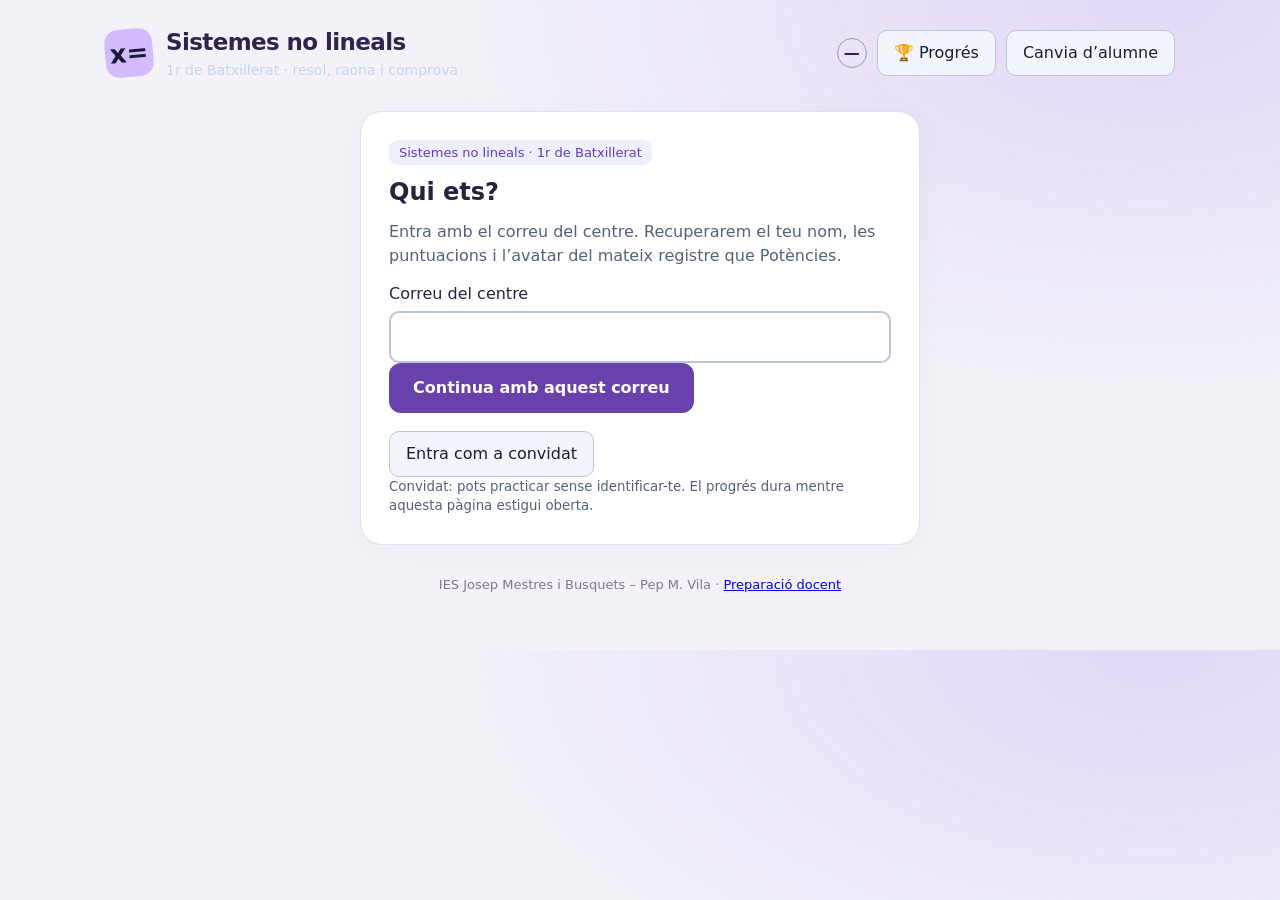
==== index.html @ 0a2fa505 "Add files via upload" ====
<!doctype html><html lang="ca"><meta charset="utf-8"><meta name="viewport" content="width=device-width,initial-scale=1"><title>Sistemes no lineals · 1r Batxillerat</title><style>:root{color-scheme:light;--bg:#101d35;--paper:#fff;--ink:#142039;--muted:#52617a;--line:#dbe2ec;--blue:#2055cb;--cyan:#65e3e0;--orange:#ffbe66;--good:#087447;--bad:#b32e39}
*{box-sizing:border-box}body{margin:0;background:var(--bg);color:var(--ink);font-family:system-ui,-apple-system,"Segoe UI",sans-serif;font-size:16px;line-height:1.5}button{font:inherit;cursor:pointer}button:focus-visible,summary:focus-visible{outline:4px solid #e08c00;outline-offset:4px}button:disabled{cursor:default}sup{font-size:.6em;vertical-align:super;line-height:0}.math{font-family:"Cambria Math",Cambria,Georgia,serif;font-variant-numeric:lining-nums;white-space:normal}.math sup{margin-left:.05em}p,h1,h2,h3{margin:0}button,div,p{overflow-wrap:break-word}[hidden]{display:none!important}.shell{max-width:1100px;margin:0 auto;padding:30px 24px 32px}.top{display:flex;align-items:center;justify-content:space-between;gap:20px;color:white;margin-bottom:27px}.brand{display:flex;align-items:center;gap:13px}.mark{display:grid;place-items:center;width:48px;height:48px;flex:0 0 48px;background:var(--cyan);color:var(--bg);border-radius:14px;font-size:26px;font-weight:850;transform:rotate(-5deg)}.brand strong{display:block;font-size:23px;letter-spacing:-.6px}.brand small{display:block;color:#c5d4ed;font-size:14px}.header-note{font-size:14px;color:#c5d4ed;text-align:right}.intro{color:white;display:flex;justify-content:space-between;gap:25px;align-items:center;margin-bottom:25px}.intro h1{font-size:clamp(27px,4vw,40px);letter-spacing:-1.3px;line-height:1.17;margin-bottom:10px}.intro p{color:#cbd8ed;max-width:560px}.rules{display:flex;gap:12px;flex-wrap:wrap;margin:18px 0 0}.pill{background:#1e304c;border:1px solid #3b506f;border-radius:999px;color:#e5ecf7;padding:6px 12px;font-size:14px}.pill strong{color:var(--cyan)}.intro-figure{color:var(--cyan);font-size:64px;line-height:1;letter-spacing:-3px;font-weight:700;flex:none;padding:8px 5px;transform:rotate(-8deg)}.grid{display:grid;grid-template-columns:repeat(3,minmax(0,1fr));gap:15px}.category{position:relative;display:flex;flex-direction:column;align-items:flex-start;gap:11px;text-align:left;border:2px solid transparent;border-radius:18px;padding:20px 20px 18px;background:#fff;min-height:197px;color:var(--ink);transition:transform .15s,box-shadow .15s}.category:hover{transform:translateY(-3px);box-shadow:0 7px 0 #65e3e080}.category:active{transform:translateY(0)}.card-top{display:flex;align-items:center;justify-content:space-between;width:100%;gap:12px}.step{display:grid;place-items:center;border-radius:10px;background:#e9effb;color:var(--blue);width:34px;height:34px;font-size:16px;font-weight:800}.group{font-size:12px;letter-spacing:.6px;text-transform:uppercase;color:var(--muted);font-weight:700}.category h2{font-size:18px;font-weight:800;line-height:1.25}.category p{font-size:14px;color:var(--muted);line-height:1.45}.sample{color:var(--blue);font-size:23px;margin-top:auto;line-height:1.35}.category.mix{background:var(--cyan);grid-column:1/-1;min-height:0;display:grid;grid-template-columns:34px 1fr auto;align-items:center;gap:18px}.mix .step{background:var(--bg);color:white}.mix h2{margin-bottom:4px}.mix p{color:#143750}.mix .sample{color:var(--bg);font-size:31px;margin:0;white-space:nowrap}.foot{font-size:14px;color:#bccce4;margin-top:21px;text-align:center}.help{margin-top:22px;background:#1a2b47;border:1px solid #405574;border-radius:12px;color:#d2dff0;padding:12px 16px;font-size:14px}.help summary{cursor:pointer;color:white;font-weight:600}.help p{margin-top:10px;max-width:850px}.game-top{display:flex;justify-content:space-between;align-items:center;color:white;margin-bottom:18px;gap:16px}.category-label{color:var(--cyan);font-size:14px;font-weight:750;margin-bottom:3px}.game-top h1{font-size:clamp(21px,3vw,29px);letter-spacing:-.7px;line-height:1.2}.quiet{border:1px solid #657b9e;background:transparent;color:white;border-radius:10px;padding:8px 13px;font-size:14px}.quiet:hover{background:#223554}.hud{display:grid;grid-template-columns:1fr 1fr 1fr;gap:12px;margin-bottom:18px}.stat{padding:14px 20px;border-radius:14px;background:#203350;color:white;border:1px solid #3b5274}.stat-label{color:#c5d4ed;font-size:14px;display:block;margin-bottom:4px}.stat-value{font-size:27px;font-weight:800;line-height:1.2}.hearts{color:#ff8b98;letter-spacing:5px;font-size:29px;white-space:nowrap}.empty-heart{color:#96a8c4}.streak-note{font-size:14px;color:var(--cyan);margin-left:8px;font-weight:500}.question-card{background:white;border-radius:22px;padding:30px 35px;box-shadow:0 6px 0 #ffffff16}.qmeta{display:flex;justify-content:space-between;gap:20px;align-items:center;margin-bottom:16px;color:var(--muted);font-size:14px}.qtag{font-weight:700;color:var(--blue)}.prompt{font-size:20px;font-weight:650;line-height:1.4}.expression{font-size:clamp(35px,5vw,54px);font-weight:500;text-align:center;line-height:1.7;margin:12px 0 21px;padding:9px 0}.answers{display:grid;grid-template-columns:1fr 1fr;gap:14px}.answer{display:flex;align-items:center;gap:16px;text-align:left;min-height:84px;background:#f7f9fd;border:2px solid var(--line);border-radius:14px;padding:16px;color:var(--ink);transition:background .15s,border-color .15s}.answer:hover:not(:disabled){border-color:var(--blue);background:#edf3ff}.answer .letter{font-family:system-ui,sans-serif;display:grid;place-items:center;width:32px;height:32px;flex:none;border-radius:8px;background:#e3eaf5;color:#475c7b;font-size:15px;font-weight:800}.answer .option{font-size:clamp(23px,3vw,30px);line-height:1.5}.answer.correct{background:#e7f8ef;border-color:var(--good);color:#075234}.answer.wrong{background:#fff0f1;border-color:var(--bad);color:#96232e}.answer.correct .letter{background:var(--good);color:white}.answer.wrong .letter{background:var(--bad);color:white}.answer.faded{opacity:.58}.feedback{padding:17px 20px;border-radius:13px;margin-top:20px;background:#edf8f3;border-left:5px solid var(--good);color:#154e36}.feedback.bad{background:#fff1f2;color:#7e2831;border-color:var(--bad)}.feedback-title{font-weight:800;font-size:18px;line-height:1.35;margin-bottom:6px}.feedback p{font-size:16px;line-height:1.65}.feedback .math{font-size:19px}.action-row{display:flex;justify-content:space-between;align-items:center;gap:15px;margin-top:22px}.kbd-note{font-size:14px;color:var(--muted)}.primary{border:0;background:var(--blue);color:white;font-weight:750;border-radius:12px;padding:13px 24px;min-height:48px}.primary:hover{background:#1643ac}.secondary{border:2px solid #b6c3d6;background:white;color:var(--ink);font-weight:650;border-radius:12px;padding:11px 20px;min-height:48px}.secondary:hover{background:#edf3fc}.result{max-width:700px;margin:12px auto 0;background:white;border-radius:24px;padding:35px;text-align:center}.result-badge{background:#dcfaf8;color:#116d71;border-radius:999px;display:inline-block;padding:6px 14px;font-size:14px;font-weight:700;margin-bottom:16px}.result h1{font-size:32px;letter-spacing:-1px}.big-score{font-size:82px;font-weight:900;letter-spacing:-3px;color:var(--blue);line-height:1.3;margin-top:9px}.score-caption{color:var(--muted);font-size:16px}.result-stats{display:grid;grid-template-columns:repeat(3,1fr);gap:10px;margin:26px 0}.result-stat{padding:13px 8px;background:#f0f4fb;border-radius:12px;color:var(--muted);font-size:14px}.result-stat strong{display:block;color:var(--ink);font-size:25px}.result-message{font-size:16px;line-height:1.6;color:var(--muted);margin:0 auto 25px;max-width:520px}.result-buttons{display:flex;justify-content:center;gap:12px;flex-wrap:wrap}.live-summary{font-size:14px;color:#52617a;margin-top:9px}.game-bottom{color:#bfd0e8;text-align:center;font-size:14px;margin-top:20px} @media(max-width:780px){.grid{grid-template-columns:repeat(2,minmax(0,1fr))}.intro-figure{display:none}.shell{padding:22px 18px}.question-card{padding:23px}.stat{padding:13px 15px}.header-note{display:none}}@media(max-width:510px){.shell{padding:18px 14px}.top{margin-bottom:24px}.intro h1{font-size:29px}.intro p{font-size:15px}.grid{grid-template-columns:1fr;gap:12px}.category{min-height:0;padding:17px;gap:8px;display:grid;grid-template-columns:36px 1fr}.card-top{grid-row:1/4;width:34px;align-self:start}.group{display:none}.category .sample{font-size:21px}.category.mix{grid-template-columns:34px 1fr;gap:13px}.mix .sample{display:none}.hud{gap:7px}.stat{padding:11px 10px}.stat-label{font-size:12px}.stat-value{font-size:24px}.hearts{font-size:24px;letter-spacing:1px}.streak-note{display:block;font-size:12px;margin:3px 0 0}.game-top{align-items:start}.quiet{font-size:12px;padding:8px 10px;max-width:105px}.question-card{padding:19px 16px}.qmeta{font-size:12px}.prompt{font-size:18px}.expression{font-size:34px;margin:8px 0 16px;line-height:1.7}.answers{grid-template-columns:1fr;gap:10px}.answer{min-height:66px;padding:10px 13px;gap:13px}.answer .option{font-size:25px}.action-row{justify-content:flex-end}.kbd-note{display:none}.result{padding:25px 18px}.result h1{font-size:28px}.big-score{font-size:72px}.result-stats{gap:7px}.result-stat{font-size:12px}.result-stat strong{font-size:22px}.result-buttons>*{width:100%}.pill{font-size:12px}.rules{gap:6px}.feedback{padding:14px}.feedback p{font-size:15px}}
@media(prefers-reduced-motion:reduce){*{transition:none!important;transform:none!important}}
.trophy-actions{display:grid;grid-template-columns:repeat(2,minmax(0,1fr));gap:10px}.trophy-average{background:#dcfaf8;border:1px solid #77c9c5;border-radius:12px;padding:13px 16px;margin:12px 0;font-weight:750}.import-panel{background:#f0f4fb;border:1px solid #b6c3d6;border-radius:12px;padding:16px;margin:16px 0}.import-panel label{display:block;margin:10px 0;font-size:14px}.import-panel input{display:block;width:100%;padding:9px;border:1px solid #8c9db6;border-radius:8px;font:inherit}.import-grid{display:grid;grid-template-columns:repeat(2,minmax(0,1fr));gap:0 16px}.import-error{color:#96232e;margin-top:10px}.trophy-icon{display:inline-block;font-size:24px;padding:3px 7px;border-radius:9px;background:#fff3d8}.trophy-level-2{background:#e5f4ff}.trophy-level-3{background:#eae2ff}.trophy-level-4{background:#fff0ba;box-shadow:0 0 8px #e8b63288}.trophy-level-5{background:linear-gradient(120deg,#ffe29c,#f4c9ff,#a9efee);box-shadow:0 0 10px #a085d677}.trophy-next{display:block;color:var(--muted);font-size:11px;margin-top:4px}@media(max-width:510px){.import-grid{grid-template-columns:1fr}}


:root{--bg:#181c34;--blue:#613ac1;--cyan:#d2bbff}main{max-width:1120px;margin:auto;padding:25px}header{display:flex;justify-content:space-between;align-items:center;gap:15px;color:white;margin-bottom:25px}.panel{background:white;border-radius:22px;padding:28px;margin:18px 0}.muted{color:#52617a}input,select{font:inherit;padding:12px;border:2px solid #bac5d9;border-radius:10px;max-width:100%;background:white;color:#142039}label{display:block;margin:14px 0 5px}button{border-radius:10px;padding:10px 16px;border:1px solid #bac5d9;background:#f3f5fc;color:#142039;min-height:44px}button:hover{border-color:#613ac1}button.selected{background:#eaddff;border:2px solid #613ac1}.rows{display:flex;gap:10px;align-items:center;flex-wrap:wrap}.grid .category{min-height:240px;cursor:default}.levels{display:flex;gap:5px;flex-wrap:wrap}.levels button{font-size:13px;padding:8px}.original{border-bottom:1px solid #dbe2ec;padding-bottom:15px;color:#52617a;overflow-x:auto}.equation{font-family:'Cambria Math',Cambria,serif;font-size:clamp(23px,4vw,36px);text-align:center;padding:25px 0;overflow-x:auto;line-height:2}.work input{width:100%}.work{max-width:650px}.feedback:empty{display:none}.logline{border-left:3px solid #d2bbff;padding:8px 15px;margin:7px 0;color:#52617a}.factor{display:inline-block;font-family:Cambria,serif;font-size:24px;padding:6px 12px;margin:4px}.crossed{text-decoration:line-through;text-decoration-color:#b32e39;opacity:.45}.term{background:#eef1ff;font-family:Cambria,serif;font-size:inherit;min-height:40px}.arrow{font-size:40px;background:#d2bbff;border:0;line-height:1;vertical-align:middle}.pulse{animation:pop .45s ease}.fly{animation:fly .55s ease}.avatars button{font-size:27px}.avatars button[disabled]{filter:grayscale(1);opacity:.4}dialog{border:0;border-radius:20px;padding:25px;width:min(850px,94vw);max-height:85vh;overflow:auto}dialog::backdrop{background:#080c24c9}table{border-collapse:collapse;width:100%}td,th{padding:9px;text-align:left;border-bottom:1px solid #dbe2ec}footer{text-align:center;color:#c5d4ed;font-size:13px;margin:30px}small{display:block}progress{width:100%;accent-color:#613ac1;height:13px}details{margin:15px 0}summary{cursor:pointer}h2{margin:10px 0}#notice{color:#ffe4aa}.tag{background:#edf0fa;color:#613ac1;padding:5px 10px;border-radius:9px;font-size:13px}.factor .inside{padding:0;border:0;background:transparent;color:inherit;font-family:inherit;font-size:inherit;min-height:0}.fraction{display:inline-flex;flex-direction:column;vertical-align:middle;text-align:center;line-height:1.3;margin:0 5px}.fraction>span:first-child{border-bottom:1.5px solid;padding-bottom:4px}.fraction>span:last-child{padding-top:4px}.keyboard button{padding:5px 12px}.keyboard{margin:12px 0}@keyframes pop{50%{transform:scale(1.025);background:#dff8e9}}@keyframes fly{0%{transform:translateY(0);opacity:.3}50%{transform:translateY(-18px);color:#613ac1}100%{transform:translateY(0);opacity:1}}@media(max-width:600px){main{padding:14px}.panel{padding:18px}.grid{grid-template-columns:1fr}header{align-items:start}.hud{grid-template-columns:1fr 1fr}.category{display:flex!important}.card-top{width:100%}.levels button{font-size:14px}}@media(prefers-reduced-motion:reduce){*{animation:none!important;transition:none!important}}

.player-avatar{width:44px;height:44px;min-width:44px;flex-shrink:0;padding:0;border-radius:50%;border:2px solid #d2bbff;background:#d2bbff;font-weight:800}.avatar-tile{display:block;width:78px;height:78px;flex-shrink:0;border:2px solid #d2bbff;background-color:#edf0fa;border-radius:16px;background-repeat:no-repeat;display:grid;place-items:center;font-weight:800;font-size:24px}.player-avatar.has-portrait{background-repeat:no-repeat}.historic-portrait{border:3px solid #c6a052!important}.avatar-grid{display:grid;grid-template-columns:repeat(auto-fill,minmax(110px,1fr));gap:10px;margin:15px 0}.avatar-choice{display:flex;flex-direction:column;align-items:center;gap:7px;text-align:center;padding:10px 5px;font-size:13px}.avatar-choice small{font-size:11px}.avatar-choice[aria-pressed="true"]{border:2px solid #613ac1;background:#eaddff}.is-locked{filter:grayscale(1);opacity:.5}#save-indicator{border:1px solid #9994bd;border-radius:50%;display:grid;place-items:center;width:30px;height:30px;font-weight:bold;flex-shrink:0}#save-indicator[data-state="saving"],#login-progress{animation:savepulse .9s ease-in-out infinite}#save-indicator[data-state="saved"]{background:#dff8e9;color:#087447}@keyframes savepulse{50%{opacity:.25}}@media(prefers-reduced-motion:reduce){#save-indicator,#login-progress{animation:none!important}}
</style><link rel="stylesheet" href="quadern.css"><script src="vendor/mathlive.min.js"></script><script src="vendor/nerdamer.js"></script><main><header><div class="brand"><div class="mark">x=</div><div><strong>Sistemes no lineals</strong><small>1r de Batxillerat · resol, raona i comprova</small></div></div><div class="rows"><button id="player-avatar" class="player-avatar" hidden aria-label="Obre el perfil"></button><span id="who"></span><span id="save-indicator" data-state="pending" role="status" aria-live="polite">—</span><button id="trophies">🏆 Progrés</button><button id="change">Canvia d’alumne</button></div></header><div id="notice" role="status"></div><div id="app"></div><footer>IES Josep Mestres i Busquets – Pep M. Vila · <a href="docent.html">Preparació docent</a></footer></main><dialog id="modal"></dialog><script>
'use strict';
const rand=(a,b)=>Math.floor(Math.random()*(b-a+1))+a;
const pick=a=>a[rand(0,a.length-1)];
const shuffle=a=>{a=a.slice();for(let i=a.length-1;i>0;i--){let j=rand(0,i);[a[i],a[j]]=[a[j],a[i]];}return a;};
const esc=s=>String(s).replace(/[&<>"']/g,c=>({'&':'&amp;','<':'&lt;','>':'&gt;','"':'&quot;',"'":'&#39;'}[c]));
const trim=p=>{p=p.slice();while(p.length>1&&Math.abs(p.at(-1))<1e-10)p.pop();return p;};
const degree=p=>trim(p).length-1;
const add=(a,b)=>trim(Array.from({length:Math.max(a.length,b.length)},(_,i)=>(a[i]||0)+(b[i]||0)));
const scale=(p,k)=>trim(p.map(v=>v*k));
const mul=(a,b)=>{if(a.length+b.length>26)throw Error('Expressió massa llarga.');let c=Array(a.length+b.length-1).fill(0);a.forEach((v,i)=>b.forEach((w,j)=>c[i+j]+=v*w));return trim(c);};
const power=(p,n)=>{let r=[1];for(let i=0;i<n;i++)r=mul(r,p);return r;};
const peval=(p,x)=>p.reduceRight((s,v)=>s*x+v,0);
const rootPoly=r=>[-r,1];
const fromRoots=rs=>rs.reduce((p,r)=>mul(p,rootPoly(r)),[1]);
const near=(a,b)=>Number.isFinite(a)&&Number.isFinite(b)&&Math.abs(a-b)<=1e-8*Math.max(1,Math.abs(a),Math.abs(b));
const equalPoly=(a,b)=>{a=trim(a);b=trim(b);return a.length===b.length&&a.every((v,i)=>near(v,b[i]));};
function num(n){if(near(n,Math.round(n)))return String(Math.round(n));return String(Number(n.toFixed(8))).replace('.',',');}
function poly(p){p=trim(p);let out='';for(let i=p.length-1;i>=0;i--){let c=p[i];if(near(c,0))continue;out+=(out?(c<0?' − ':' + '):(c<0?'−':''));let a=Math.abs(c);out+=(i===0||!near(a,1)?num(a):'')+(i?'x'+(i>1?`<sup>${i}</sup>`:''):'');}return out||'0';}
function polyText(p){return poly(p).replace(/<sup>(.*?)<\/sup>/g,'^$1').replace(/−/g,'-');}
const frac=(n,d)=>`<span class="fraction"><span>${n}</span><span>${d}</span></span>`;
const sqrt=s=>`<span class="square-root"><span class="root-symbol">√</span><span class="radicand">${s}</span></span>`;
const log=(b,s)=>`log<sub>${b}</sub>(${s})`;
const signed=n=>n<0?' − '+num(-n):' + '+num(n);
const lin=(a,b)=>poly([b,a]);
const realHTML=n=>near(n,Math.round(n))?num(n):near(n*n,Math.round(n*n))?(n<0?'−':'')+sqrt(Math.round(n*n)):num(n);
const setHTML=a=>a.length?'{ '+[...new Set(a)].sort((a,b)=>a-b).map(realHTML).join('; ')+' }':'∅';
function inputNormal(s){return String(s).trim().replace(/−|–/g,'-').replace(/×|·/g,'*').replace(/²/g,'^2').replace(/³/g,'^3').replace(/⁴/g,'^4').replace(/⁵/g,'^5').replace(/\bX\b/g,'x').replace(/,/g,'.').replace(/√/g,'sqrt').replace(/\[/g,'(').replace(/\]/g,')').replace(/\s+/g,'');}
// Small, restricted polynomial parser. No eval and no sampled-value checking.
function parseMath(raw){
 const text=inputNormal(raw).replace(/^=/,'');if(!text||text.length>250)throw Error('Escriu una expressió vàlida.');
 const tokens=text.match(/sqrt|x|(?:\d+(?:\.\d*)?|\.\d+)|[()+\-*/^]/g)||[];
 if(tokens.join('')!==text||tokens.length>150)throw Error('Usa nombres, x, +, −, *, /, ^ i parèntesis.');
 let i=0;
 const node=(p,f)=>({p:trim(p),f:f??(degree(p)>0?[degree(p)]:[])});
 function expression(){let a=term();while(tokens[i]==='+'||tokens[i]==='-'){let op=tokens[i++],b=term();a=node(add(a.p,scale(b.p,op==='+'?1:-1)));}return a;}
 function term(){let a=unary();while(i<tokens.length){let t=tokens[i],implicit=t==='x'||t==='('||t==='sqrt'||/^\d|^\./.test(t||'');if(t!=='*'&&t!=='/'&&!implicit)break;let op=implicit?'*':tokens[i++],b=unary();if(op==='/'){if(degree(b.p)>0||near(b.p[0],0))throw Error('El denominador ha de ser un nombre diferent de zero.');a=node(scale(a.p,1/b.p[0]),a.f);}else a=node(mul(a.p,b.p),[...a.f,...b.f]);}return a;}
 function unary(){if(tokens[i]==='+'){i++;return unary();}if(tokens[i]==='-'){i++;let a=unary();return node(scale(a.p,-1),a.f);}return exponent();}
 function exponent(){let a=atom();if(tokens[i]==='^'){i++;let b=unary();if(degree(b.p)!==0||!Number.isInteger(b.p[0])||b.p[0]<0||b.p[0]>12)throw Error('Usa un exponent enter entre 0 i 12.');a=node(power(a.p,b.p[0]),Array.from({length:b.p[0]},()=>a.f).flat());}return a;}
 function atom(){let t=tokens[i++];if(t==='('){let a=expression();if(tokens[i++]!==')')throw Error('Revisa els parèntesis.');return a;}if(t==='x')return node([0,1]);if(t==='sqrt'){let a=atom();if(degree(a.p)||a.p[0]<0)throw Error('L’arrel ha de tenir un nombre no negatiu.');return node([Math.sqrt(a.p[0])]);}if(t&&/^(?:\d+(?:\.\d*)?|\.\d+)$/.test(t))return node([Number(t)]);throw Error('Revisa l’expressió.');}
 let result=expression();if(i!==tokens.length||result.p.some(v=>!Number.isFinite(v)||Math.abs(v)>1e12))throw Error('Revisa l’expressió.');return result;
}
function scalar(s){const p=parseMath(s).p;if(degree(p)>0)throw Error('La resposta ha de ser un nombre.');return p[0];}
function parseSet(raw){
 let s=String(raw).trim().toLowerCase();if(/^(incompatible|∅|\{\}|cap|sense\s+soluci[oó](ns)?|cap\s+soluci[oó])$/.test(s))return [];
 if(/^(identitat|r|ℝ|tots|totes|infinites|infinits)$/.test(s))return 'all';
 s=s.replace(/[{}]/g,'').replace(/[xt]\s*=/g,'').replace(/\+\/-/g,'±').trim();if(!s)throw Error('Escriu les solucions, «Identitat» si qualsevol nombre és solució, o «Incompatible» si no n’hi ha.');
 let pieces=s.split(';');if(pieces.length===1&&!s.includes(',')&&/^[-\d.\s]+$/.test(s))pieces=s.trim().split(/\s+/);
 let values=pieces.flatMap(t=>{t=t.trim();if(t.startsWith('±')){let n=scalar(t.slice(1));return [n,-n];}return [scalar(t)];});return values.filter((v,i)=>!values.slice(0,i).some(w=>near(v,w))).sort((a,b)=>a-b);
}
function field(label,kind,expected,display,extra={}){return {label,kind,expected,display:display??String(expected),...extra};}
const numberField=(label,n,display)=>field(label,'number',n,display??num(n));
const polynomialField=(label,p)=>field(label,'poly',p,poly(p));
const solutionField=(rs)=>field('Solucions reals de x','set',rs,rs==='all'?'Identitat':rs.length?setHTML(rs):'Incompatible');
function validateField(f,raw){if(f.kind==='set'){let a=parseSet(raw);if(a==='all'||f.expected==='all')return a===f.expected;let b=[...new Set(f.expected)].sort((a,b)=>a-b);return a.length===b.length&&a.every((v,i)=>near(v,b[i]));}if(f.kind==='number')return near(scalar(raw),f.expected);let a=parseMath(raw);if(!equalPoly(a.p,f.expected))return false;if(f.kind==='factor')return a.f.length===f.degrees.length&&a.f.slice().sort((a,b)=>a-b).every((d,i)=>d===f.degrees.slice().sort((a,b)=>a-b)[i]);return true;}
const step=(prompt,expr,fields,explanation,hint)=>({type:'input',prompt,expr,fields,explanation,hint,points:10});
function mc(prompt,expr,correct,wrong,explanation,hint){let choices=[correct,...wrong.filter(v=>v!==correct)].filter((v,i,a)=>a.indexOf(v)===i).slice(0,4);if(choices.length!==4)throw Error('Calen quatre opcions diferents.');return {type:'mc',prompt,expr,options:shuffle(choices.map(html=>({html,correct:html===correct}))),correct,explanation,hint,points:5};}
const exercise=steps=>{steps=Array.isArray(steps)?steps:[steps];return {steps:steps.map((q,i)=>({...q,points:steps.length>1?Math.floor(10/steps.length)+(i<10%steps.length?1:0):q.points}))};};
function factoredField(p,roots,coefficient=1){return field('Polinomi factoritzat','factor',p,`${coefficient!==1?num(coefficient):''}${roots.map(r=>`(${lin(1,-r)})`).join('')}`,{degrees:roots.map(()=>1)});}
function quotient(p,a){let q=Array(p.length-1).fill(0),carry=p.at(-1);q[q.length-1]=carry;for(let i=p.length-2;i>0;i--){carry=p[i]+a*carry;q[i-1]=carry;}return {q:trim(q),r:p[0]+a*carry};}

const $=id=>document.getElementById(id),APP=$('app');
const TYPES=[['quadratic','Quadràtics',''],['cubic','Cúbics',''],['powers','Altres potències',''],['xy','Productes xy',''],['rational','Racionals',''],['radical','Radicals',''],['exponential','Exponencials',''],['logarithmic','Logarítmics','']];
const LEVELS=['Fàcil','Mitjana','Difícil'];
let profile=null,S=null,activeInput=null,saveFailed=false;
function read(k,d){try{return JSON.parse(localStorage.getItem(k))??d}catch{return d}}
function write(k,v){try{localStorage.setItem(k,JSON.stringify(v));return true}catch{saveFailed=true;$('notice').textContent='No es pot guardar la còpia pendent en aquest navegador. Mantén la pàgina oberta fins que s’indiqui Desat.';return false}}

const uid=()=>crypto.randomUUID?crypto.randomUUID():Date.now().toString(36)+Math.random().toString(36).slice(2);
const pkey=()=>profile.email||'guest:'+profile.name.toLowerCase();
function rec(){return sessionRecord}
function total(){return Object.values(rec().scores).reduce((a,b)=>a+b,0)}
function mean(){return TYPES.reduce((s,t)=>s+[0,1,2].reduce((a,l)=>a+Math.min(100,rec().scores[t[0]+'-'+l]||0),0),0)/24}
function home(){if(!profile)return identity();S=null;paintAvatar();APP.innerHTML=`<div class="intro"><div><h1>Vuit camins per trobar la x</h1><p>Tria un tipus i una dificultat. Resol pas a pas: cada exercici complet val 10, 15 o 20 punts segons el nivell.</p><div class="rules"><span class="pill">🏆 100 punts a cada categoria</span><span class="pill">Mitjana: <strong>${mean().toFixed(1)}</strong> / 100</span></div></div><div class="intro-figure">x² → t</div></div><div class="track-switch" style="color:white;margin:20px 0"><label><input id="practice" type="checkbox"> Mode pràctica · sense punts ni pèrdua de vides</label></div><div class="grid">${TYPES.map((t,i)=>`<section class="category"><div class="card-top"><span class="step">${i+1}</span><span class="group">Equacions</span></div><h2>${t[1]}</h2><p>${t[2]}</p><div class="levels">${LEVELS.map((l,n)=>`<button data-start="${t[0]}" data-level="${n}">${l}<small>${rec().scores[t[0]+'-'+n]||0} ${rec().scores[t[0]+'-'+n]>=100?'🏆':'punts'}</small></button>`).join('')}</div></section>`).join('')}</div><details class="help"><summary>Com funciona?</summary><p>Les dificultats canvien la llargària, els nombres i els denominadors, no només el tipus de solució. Pots trobar identitats i incompatibles en qualsevol nivell. Es treballa en nombres reals. Les identitats amb restriccions són certes només dins el domini indicat. Les errades redueixen el premi de l’exercici, però pots tornar a provar el mateix pas. Les pistes i veure la resposta també redueixen el premi. Cada 25 punts acumulats desbloqueges un avatar.</p></details>`;APP.querySelectorAll('[data-start]').forEach(b=>b.onclick=()=>start(b.dataset.start,+b.dataset.level,$('practice').checked));}
function start(type,level,practice){S={type,level,practice,lives:3,index:0,history:[],errors:0,hints:0,serial:0,session:0};newExercise()}
function inp(label,expected,kind='poly'){return {label,expected,kind}}
function st(title,expr,fields,hint){return {title,expr,fields,hint}}
function choice(title,expr,correct,options,hint){return {title,expr,correct,options:shuffle([...new Set([correct,...options])]),hint}}
function sol(rs,label='Solucions reals de x'){return inp(label,rs,'set')}
function roots(p){p=trim(p);const n=degree(p);if(!n)return [];if(n===1)return [-p[0]/p[1]];if(n===2){let [c,b,a]=p,D=b*b-4*a*c;if(D< -1e-9)return [];return D<1e-9?[-b/(2*a)]:[(-b-Math.sqrt(D))/(2*a),(-b+Math.sqrt(D))/(2*a)]}let bound=1+Math.max(...p.slice(0,-1).map(x=>Math.abs(x/p.at(-1)))),crit=roots(p.slice(1).map((x,i)=>x*(i+1))).filter(x=>Math.abs(x)<bound),pts=[-bound,...crit.sort((a,b)=>a-b),bound],out=crit.filter(x=>Math.abs(peval(p,x))<1e-7);for(let i=0;i<pts.length-1;i++){let lo=pts[i],hi=pts[i+1],fl=peval(p,lo);if(fl*peval(p,hi)>=0)continue;for(let j=0;j<90;j++){let m=(lo+hi)/2;if(fl*peval(p,m)<=0)hi=m;else{lo=m;fl=peval(p,lo)}}out.push((lo+hi)/2)}return out.filter((v,i,a)=>!a.slice(0,i).some(w=>near(v,w))).sort((a,b)=>a-b)}
function qSteps(p,v='x'){let [c=0,b=0,a=0]=p,D=b*b-4*a*c,rr=roots(p);return [st('Identifica els coeficients de l’equació reduïda.',`${poly(p).replace(/x/g,v)} = 0`,[inp('a',a,'number'),inp('b',b,'number'),inp('c',c,'number')],'Inclou els zeros i conserva els signes.'),st('Calcula el discriminant.',`Δ = b² − 4ac`,[inp('Δ',D,'number')],'Pots escriure l’operació o el resultat.'),st(D<0?'El discriminant és negatiu. Escriu el conjunt de solucions.':'Resol l’equació de segon grau.',`${poly(p).replace(/x/g,v)} = 0`,[sol(rr,'Valors de '+v)],'Usa −b ± √Δ dividit entre 2a. Separa les solucions amb ;.')]}
function commonException(type,l){if(Math.random()>.12)return null;let impossible=Math.random()<.5,k=rand(2,5+l*4),a=rand(1,4+l),delta=impossible?rand(1,4):0,base,domain='ℝ';if(type==='linear')base=`${k}(x + ${a})/${k}`;if(type==='quadratic')base=`(x + ${a})² − ${2*a}x`;if(type==='biquadratic')base=`(x² + ${a})² − ${2*a}x²`;if(type==='polynomial')base=`x(x + ${a})(x − ${a})`;if(type==='radical'){base=`√(x + ${a})`;domain=`x ≥ ${-a}`}if(type==='rational'){base=`(x + ${a})/(x − ${a})`;domain=`x ≠ ${a}`}if(type==='logarithmic'){base=`log₂(x + ${a})`;domain=`x > ${-a}`}if(type==='exponential')base=`${a+1}<sup>2x</sup> − ${k}·${a+1}<sup>x</sup>`;let expr=`${base} = ${base}${delta?' + '+delta:''}`;return {expr,steps:[st('Classifica després de simplificar els dos membres.',expr,[sol(impossible?[]:'all')],`Domini: ${domain}. Una identitat és certa per a tot el domini; una igualtat falsa no té solucions.`)],domain,answer:impossible?[]:'all'}}
function polyVariable(p,v,v2){return p.map((c,i)=>!c?'':(c<0?' − ':' + ')+(i?Math.abs(c)===1?'':num(Math.abs(c))+'·':num(Math.abs(c)))+(i===2?v2:i===1?v:'')).reverse().join('').replace(/^ \+ /,'').replace(/^ − /,'−')||'0'}
function generateNew(type,l){let ex=commonException(type,l);if(ex)return ex;let range=[4,9,16][l],r=rand(-range,range),a=rand(2,range+2),b=rand(1,range),steps=[],expr,domain='ℝ',answer=[];
if(type==='linear'){let d=pick(l===0?[2,3,4]:l===1?[4,6,9,10]:[8,12,15,18]),e=pick(l===0?[2,3]:l===1?[3,8,12]:[7,14,21]),k=rand(2,range),c=rand(1,range),m=l?rand(1,4):1,M=lcm(d,e);let left=add(scale([a*b,a],M/d),scale([-m*c,m],M/e)),right=[peval(left,r)-k*M*r,k*M],p=add(left,scale(right,-1));if(!p[1])return generateNew(type,l);expr=`${frac(`${a}(x + ${b})`,d)} + ${frac(`${m}(x − ${c})`,e)} = ${k}x + ${frac(right[0],M)}`;answer=[r];steps=[st('Calcula l’mcm dels denominadors.',expr,[inp('mcm',M,'number')],'Inclou també el denominador de la fracció del membre dret.'),st('Elimina els denominadors i redueix cada membre.',expr,[inp('Membre esquerre multiplicat per '+M,left),inp('Membre dret multiplicat per '+M,right)],'Multiplica TOTS els termes dels dos membres per '+M+'.'),{title:'Agrupa els termes amb x i els nombres.',expr:`${poly(left)} = ${poly(right)}`,transpose:{left,right,target:p}},st('Resol l’equació reduïda.',`${poly(p)} = 0`,[sol(answer)],'Divideix pel coeficient de x.')];}
if(type==='quadratic'){let t=rand(-range,range),p=Math.random()<.18?[a,b,1]:scale(fromRoots([r,t]),l===2?a:1);if(Math.random()<.18)p=[0,b,a];let h=rand(2,range),j=rand(1,range),q=add(p,scale([j*j,2*j,1],-h));expr=`${h}(x + ${j})² + (${poly(q)}) = 0`;if(l>0)expr=frac(`${h}(x + ${j})² + (${poly(q)})`,l===1?3:7)+' = 0';steps=[st('Desenvolupa, elimina denominadors i porta-ho a ax² + bx + c = 0.',expr,[inp('Polinomi del membre esquerre',p)],'Desenvolupa el quadrat complet: x² + 2ax + a². Elimina primer el denominador si n’hi ha.'),...qSteps(p)];answer=roots(p);}
if(type==='biquadratic'||type==='exponential'){let u=pick([1,4,9,16].slice(0,2+l)),v=pick([-4,-1,0,1,4,9]),p=scale(fromRoots([u,v]),l===2?a:1),expo=type==='exponential',base=pick([2,3,5]),xx=expo?`${base}<sup>x</sup>`:'x²';expr=expo?`${p[2]}·${base}<sup>2x</sup>${signed(p[1])}·${xx}${signed(p[0])} = 0`:`${p[2]}x⁴${signed(p[1])}x²${signed(p[0])} = 0`;if(l>0){let j=rand(1,range),rest=add(p,scale([j*j,2*j,1],-1));expr=`(${xx} + ${j})² + (${polyVariable(rest,xx,expo?`${base}<sup>2x</sup>`:'x⁴')}) = 0`;}
steps=[choice('Escull el canvi de variable.',expr,expo?`t = ${base}ˣ`:'t = x²',['t = x','t = x⁴',expo?`t = ${base}x`:'t = √x'],'La potència més alta és el quadrat de la potència intermèdia.'),st('Escriu l’equació transformada (usa t).',expr,[inp('Polinomi en t',p,'polyT')],'Substitueix x² per t, o aˣ per t.'),...qSteps(p,'t')];let ts=roots(p);answer=ts.flatMap(t=>expo?(t>0?[Math.log(t)/Math.log(base)]:[]):t<0?[]:t===0?[0]:[-Math.sqrt(t),Math.sqrt(t)]);steps.push(st('Desfés el canvi de variable per a tots els valors de t.',`t ∈ ${setHTML(ts)}; ${expo?`t = ${base}ˣ > 0`:'t = x² ≥ 0'}`,[sol(answer)],expo?'Descarta t ≤ 0. Per a t > 0, x = ln(t)/ln(base). Pots escriure el decimal amb 6 xifres.':'Si t > 0, hi ha dues arrels ±√t; si t = 0, només x = 0; si t < 0, cap arrel real.'));}
if(type==='polynomial'){let rr=rand(1,range),t=rand(1,range),k=pick([1,2,3]),zero=l>0&&Math.random()<.6,notable=Math.random()<.5,quad=notable?[-t*t,0,1]:fromRoots([t,-rand(1,range)]),p=mul(rootPoly(rr),quad);if(zero)p=mul([0,k],p);else p=scale(p,k);expr=`${poly(p)} = 0`;let rest=scale(p,1/k);if(zero)rest=rest.slice(1);steps.push(st('Busca i extreu el factor comú, si n’hi ha.',expr,[inp('Factor comú',zero?[0,k]:[k]),inp('Polinomi restant',rest)],'MCD dels coeficients i menor exponent de x. Si no n’hi ha, escriu 1.'));
steps.push(st('Proposa una arrel per començar Ruffini.',`${poly(rest)} = 0`,[inp('Una arrel real del polinomi',roots(rest),'oneRoot')],'Prova divisors del terme independent; pots provar-los amb substitució.'));
steps.at(-1).dynamicRuffini={p:rest,zero};answer=roots(p); // subsequent branch added after actual root chosen
steps.push(st('Recull totes les solucions reals.',expr,[sol(answer)],'No perdis x = 0 si has extret un factor x.'));}
if(type==='radical'){let two=Math.random()<.45,shift=rand(1,range),s=rand(1,range),u=rand(1,range);if(two){let B=r+s*s,C=r+u*u;expr=`√(x + ${B-r}) + √(x + ${C-r}) = ${s+u}`; // choose root 0 for shifted constants
let H=s+u,p=add(power([H*H-s*s-u*u,-2],2),scale(mul([s*s,1],[u*u,1]),-4));answer=roots(p).filter(x=>x+s*s>=-1e-8&&x+u*u>=-1e-8&&near(Math.sqrt(Math.max(0,x+s*s))+Math.sqrt(Math.max(0,x+u*u)),H));domain=`x ≥ ${-Math.min(s*s,u*u)}`;steps=[st('Aïlla el terme amb radicals després de quadrar una vegada.',expr,[inp('Polinomi igual a 2√((x+a)(x+b))',[H*H-s*s-u*u,-2])],'En quadrar una suma apareix el doble producte: A+B+2√(AB).'),st('Quadra de nou i redueix a P(x) = 0.',`(${lin(-2,H*H-s*s-u*u)})² = 4(x + ${s*s})(x + ${u*u})`,[inp('P(x)',p)],'Eleva tot el membre al quadrat. Després resta el segon membre.'),st('Resol l’equació obtinguda.',`${poly(p)} = 0`,[sol(roots(p),'Candidats')],'Encara són candidats: hem elevat al quadrat dues vegades.')];}else{let c=rand(1,range),p=add(power([-r,1],2),[-c,-1]);expr=`√(x + ${c}) = x${signed(-r)}`;domain=`x ≥ ${-c} i x ≥ ${r}`;answer=roots(p).filter(x=>x+c>=0&&x-r>=0&&near(Math.sqrt(x+c),x-r));steps=[st('Eleva els dos membres al quadrat i redueix.',expr,[inp('P(x), amb P(x) = 0',p)],'Conserva el doble producte de (x−r)².'),...qSteps(p)];}if(l>0){expr=frac(expr.split(' = ')[0],l===1?2:5)+' = '+frac(expr.split(' = ')[1],l===1?2:5)}steps.unshift(st('Indica el límit inferior del domini dels radicals.',expr,[inp('x ≥',two?-Math.min(s*s,u*u):-+expr.match(/x \+ (\d+)/)?.[1],'number')],'Cada radicand ha de ser ≥ 0. Les condicions addicionals es comproven en tornar a l’original.'));steps.push(st('Comprova els candidats a l’equació ORIGINAL i conserva només els vàlids.',expr,[sol(answer)],'Una arrel de l’equació quadrada pot ser una solució estranya. Substitueix i comprova el signe de cada membre.'));}
if(type==='logarithmic'){let h=rand(1,range),base=pick([2,3]),n=rand(1,2+l),c=base**n;expr=`log<sub>${base}</sub>(x + ${h}) + log<sub>${base}</sub>(x − ${h}) = ${n}`;domain=`x > ${h}`;let p=[-h*h-c,0,1];steps=[st('Determina el domini: els DOS arguments han de ser positius.',expr,[inp('x >',h,'number')],'x+h>0 i x−h>0 s’han de complir simultàniament.'),choice('Combina els logaritmes.',expr,`log${base}((x + ${h})(x − ${h})) = ${n}`,[`log${base}(2x) = ${n}`,`log${base}(x² + ${h*h}) = ${n}`,`log${base}(x² − ${h*h}) = ${n*2}`],'La suma de logaritmes de la mateixa base és el logaritme del producte.'),st('Aplica la definició i escriu P(x) = 0.',`(x + ${h})(x − ${h}) = ${base}<sup>${n}</sup>`,[inp('P(x)',p)],'log_b(A)=n equival a A=bⁿ, mantenint el domini.'),...qSteps(p),st('Comprova els arguments i descarta els candidats fora del domini.',expr,[sol(roots(p).filter(x=>x>h))],'El producte positiu no garanteix que cadascun dels arguments ho sigui.')];answer=roots(p).filter(x=>x>h);}
if(type==='rational')return rational(l);
return {expr,steps,domain,answer};}
function gcd(a,b){while(b)[a,b]=[b,a%b];return Math.abs(a)}
function lcm(a,b){return Math.abs(a*b)/gcd(a,b)}
function factorName(r){return '('+lin(1,-r)+')'}
function denominator(coeff,rs,method){return {coeff,rs,p:scale(fromRoots(rs),coeff),method}}
function rational(l){let a=rand(1,[3,7,12][l]),b=a+rand(1,4),ds=[denominator(1,[a],'none'),denominator(pick([1,2,-1,-2]),[-a],'common'),denominator(1,[a,-a],'notable')];if(l>0&&Math.random()<.35)ds[2]=denominator(1,[a,a],'square');if(l===2&&Math.random()<.15)ds[2]=denominator(1,[a,b],'equation');if(Math.random()<.45)ds[2]=denominator(pick([2,3,4,5,6]),[],'none');let ns=ds.map(()=>[rand(-5-l*4,5+l*4)||1,l?rand(-2,2):0]),constant=rand(-2-l,2+l),D=ds.reduce((v,d)=>lcm(v,d.coeff),1),rr=[...new Set(ds.flatMap(d=>d.rs))],powers=rr.map(r=>Math.max(...ds.map(d=>d.rs.filter(x=>x===r).length))),mcm=scale(fromRoots(rr.flatMap((r,i)=>Array(powers[i]).fill(r))),D);let quotients=ds.map(d=>{let remaining=rr.flatMap((r,i)=>Array(powers[i]-d.rs.filter(x=>x===r).length).fill(r));return scale(fromRoots(remaining),D/d.coeff)});let reduced=add(ns.reduce((p,n,i)=>add(p,mul(n,quotients[i])),[0]),scale(mcm,-constant));let expr=ds.map((d,i)=>frac(poly(ns[i]),`<span data-den="${i}">${poly(d.p)}</span>`)).join(' + ')+' = '+constant,answer=degree(reduced)===0?(near(reduced[0],0)?'all':[]):roots(reduced).filter(x=>!rr.some(r=>near(x,r)));let steps=[{title:'De quins denominadors hem de calcular l’mcm? Clica’ls tots.',expr,denSelect:ds},st('Anota tots els valors EXCLOSOS del domini.',expr,[sol(rr,'Valors que NO pot prendre x')],'Cada denominador ha de ser diferent de zero.')];
ds.forEach((d,i)=>{let needs=d.method!=='none'&&(Math.abs(d.coeff)!==1||d.coeff<0||d.rs.length>1);steps.push(choice(`Denominador ${i+1}: cal factoritzar o extreure el signe?`,poly(d.p),needs?'Sí':'No',['Sí','No'],'Un factor lineal amb coeficient principal 1 ja està preparat. Un signe negatiu es pot extreure com a −1.'));if(needs){let method=d.rs.length===1?'Factor comú':d.method==='notable'||d.method==='square'?'I. notable':'Equació';steps.push(choice('Quin mètode és adequat?',poly(d.p),method,['Factor comú','I. notable','Equació'],'Busca factor comú, diferència de quadrats o un quadrat perfecte abans de resoldre una equació.'));if(method==='Factor comú'){steps.push(st('Indica el factor que extreus (inclou el signe).',poly(d.p),[inp('Factor comú',[d.coeff])],'Si el coeficient principal és negatiu, extreu també el signe.'));let expected=poly(fromRoots(d.rs));steps.push(choice('Quin és el factor restant?',poly(d.p),expected,[poly(add(fromRoots(d.rs),[1])),poly(scale(fromRoots(d.rs),-1)),poly(add(fromRoots(d.rs),[0,1]))],'Divideix cada terme pel factor comú.'));}else if(method==='I. notable'){let sq=d.method==='square';steps.push(choice('Selecciona la fórmula.',poly(d.p),sq?'a² − 2ab + b² = (a − b)²':'a² − b² = (a + b)(a − b)',['a² − b² = (a + b)(a − b)','a² + 2ab + b² = (a + b)²','a² − 2ab + b² = (a − b)²','a² + b² = (a + b)(a − b)'],'El signe del terme del mig diferencia els quadrats perfectes.'));steps.push(st('Identifica a i b de la fórmula.',poly(d.p),[inp('a',[0,1]),inp('b',[a])],'a i b són les bases dels quadrats, no els quadrats.'));}else{steps.push(st('Quants factors lineals hi ha, comptant multiplicitats?',poly(d.p),[inp('Nombre de factors',d.rs.length,'number')],'Una arrel doble correspon a un factor repetit.'));d.remaining=[...d.rs];d.rs.forEach((r,j)=>{let f=inp('Factor',rootPoly(r),'factorPiece');f.pool=d;steps.push(st(`Escriu el factor ${j+1}.`,poly(d.p),[f],'Usa (x−r), en qualsevol ordre. Pots agrupar una arrel doble amb exponent 2 i deixar 1 al pas restant.'));});steps.at(-1).factorGroup=d;}
}steps.push(st(`Escriu el denominador ${i+1} com a producte complet.`,poly(d.p),[field('Denominador factoritzat','factor',d.p,`${d.coeff!==1?d.coeff:''}${d.rs.map(factorName).join('')}`,{degrees:d.rs.map(()=>1)})],'Conserva els factors repetits: (x−a)² també és correcte.'));});
steps.push(st('Construeix l’mcm dels denominadors factoritzats.',ds.map(d=>`${poly(d.p)} = ${d.coeff!==1?d.coeff:''}${d.rs.map(factorName).join('')}`).join('<br>'),[field('mcm factoritzat','factor',mcm,`${D}${rr.map((r,i)=>factorName(r)+(powers[i]>1?'<sup>'+powers[i]+'</sup>':'')).join('')}`,{degrees:rr.flatMap((r,i)=>Array(powers[i]).fill(1))})],'MCM positiu dels nombres i cada factor amb el màxim exponent, no la suma.'));
ds.forEach((d,i)=>steps.push({title:`Fracció ${i+1}: tatxa factors comuns entre mcm i denominador.`,expr:`${frac('mcm',poly(d.p))} · (${poly(ns[i])})`,cancel:{d,D,rr,powers,n:ns[i],quotient:quotients[i]}}));steps.push(st('Desenvolupa els productes i porta tots els termes a P(x) = 0.',quotients.map((q,i)=>`(${poly(q)})(${poly(ns[i])})`).join(' + ')+` = ${constant}(${poly(mcm)})`,[inp('P(x)',reduced)],'Multiplica també el membre dret per l’mcm. Un factor numèric negatiu conserva el seu signe.'));if(degree(reduced)===2)steps.push(...qSteps(reduced));steps.push(st('Resol i comprova les solucions a l’equació original.',expr,[sol(answer)],'Descarta tots els valors que anul·len algun denominador. Una identitat aquí és certa només en el domini.'));return {expr,steps,domain:'x ∉ '+setHTML(rr),answer};}
function newExercise(){if(!S)return;S.ex=generateNew(S.type,S.level);S.index=0;S.history=[];S.errors=0;S.hints=0;S.serial++;S.rewarded=false;render()}
function render(){let q=S.ex.steps[S.index];S.q=q;S.selection=new Set();S.cancelState=null;S.trans=null;APP.innerHTML=`<div class="game-top"><div><span class="category-label">${TYPES.find(t=>t[0]===S.type)[1]} · ${LEVELS[S.level]} ${S.practice?'· PRÀCTICA':''}</span><h1>Exercici ${S.serial} · Pas ${S.index+1}/${S.ex.steps.length}</h1></div><button id="back">⌂ Categories</button></div><div class="hud"><div class="stat"><small>Rècord de la categoria</small><strong>${rec().scores[S.type+'-'+S.level]||0} punts</strong></div><div class="stat"><small>Aquesta sessió</small><strong>${S.session} punts</strong></div><div class="stat"><small>${S.practice?'Pràctica sense límit':'Vides'}</small><strong>${S.practice?'∞':'❤️'.repeat(S.lives)+'🤍'.repeat(3-S.lives)}</strong></div></div><section class="panel"><div class="original">Equació original <div class="math">${S.ex.expr}</div><small>Domini: ${S.ex.domain||'ℝ'}</small></div><details ${S.history.length?'':'hidden'}><summary>Passos resolts (${S.history.length})</summary>${S.history.map(h=>`<div class="logline">${esc(h)}</div>`).join('')}</details><h2 id="step-title" tabindex="-1">${q.title}</h2><div id="equation" class="equation">${q.expr}</div><div id="work" class="work"></div><div id="feedback" class="feedback" role="status"></div><div class="rows" style="margin-top:20px"><button id="hint">Una pista</button><button id="reveal">Mostra el pas</button></div><p id="hinttext" class="muted"></p></section>`;$('back').onclick=home;$('hint').onclick=()=>{if(S.locked)return;if(!q.hinted){q.hinted=true;S.hints++}$('hinttext').textContent=q.hint||'Consulta el domini, conserva els signes i opera un pas cada vegada.'};$('reveal').onclick=()=>{if(S.locked)return;S.errors++;reveal(q)};let w=$('work');if(q.denSelect){$('equation').querySelectorAll('[data-den]').forEach(b=>{let i=+b.dataset.den;b.innerHTML=`<button class="factor" data-select="${i}">${poly(q.denSelect[i].p)}</button>`});$('equation').querySelectorAll('[data-select]').forEach(b=>b.onclick=()=>{let i=+b.dataset.select;if(S.selection.has(i))S.selection.delete(i);else S.selection.add(i);b.classList.toggle('selected',S.selection.has(i))});w.innerHTML='<button id="check" class="primary">Ja els he seleccionat</button>';$('check').onclick=()=>S.selection.size===q.denSelect.length?success('Tots els denominadors, inclosos els repetits.'):mistake('Necessitem tots els denominadors de les fraccions.');}
else if(q.transpose)renderTranspose(q);
else if(q.cancel)renderCancel(q);
else if(q.options){w.innerHTML=`<div class="answers">${q.options.map((v,i)=>`<button class="answer" data-option="${i}">${v}</button>`).join('')}</div>`;w.querySelectorAll('[data-option]').forEach(b=>b.onclick=()=>{if(S.locked)return;let ok=q.options[+b.dataset.option]===q.correct;b.classList.add(ok?'correct':'wrong');if(ok)success(q.correct);else mistake('Revisa la propietat o el signe. Pots tornar a provar.');});}
else{w.innerHTML=`<form id="answer">${q.fields.map((f,i)=>`<label for="f${i}">${f.label}</label><input id="f${i}" maxlength="250" autocomplete="off" spellcheck="false" placeholder="${f.kind==='set'?'−2; 1/2 · o Incompatible / Identitat':f.kind==='polyT'?'t^2 - 5t + 4':'Expressió o resultat'}">`).join('')}<small class="muted">Pots escriure fraccions i operacions: (-4)^2, sqrt(2), 3/2. Separa arrels amb ;. Decimals: almenys 6 xifres si cal.</small><div class="keyboard">${['x','t','²','(',')','√(','−','/',';'].map(k=>`<button type="button" data-key="${esc(k)}">${k}</button>`).join('')}</div><button class="primary">Comprova</button></form>`;w.querySelectorAll('input').forEach(el=>el.onfocus=()=>activeInput=el);w.querySelectorAll('[data-key]').forEach(b=>b.onclick=()=>{let el=activeInput;if(!el||!document.contains(el))el=$('f0');let a=el.selectionStart,z=el.selectionEnd;el.setRangeText(b.dataset.key,a,z,'end');el.focus()});$('answer').onsubmit=e=>{e.preventDefault();checkFields(q)};}
S.locked=false;$('step-title').focus({preventScroll:true});}
function valid(f,raw){if(f.kind==='factorPiece'){let p=parseMath(raw).p,pool=f.pool.remaining;if(pool.length===0)return equalPoly(p,[1]);let matches=[];for(let mask=1;mask<(1<<pool.length);mask++){let chosen=pool.filter((r,i)=>mask&(1<<i));if(equalPoly(p,fromRoots(chosen)))matches.push(mask)}if(!matches.length)return false;f.consume=matches[0];return true;}if(f.kind==='polyT')return equalPoly(parseMath(raw.replace(/t/g,'x')).p,f.expected);if(f.kind==='oneRoot')return f.expected.some(r=>Math.abs(scalar(raw)-r)<1e-6);if(f.kind==='set'){let a=parseSet(raw),b=f.expected;if(a==='all'||b==='all')return a===b;b=b.filter((v,i)=>!b.slice(0,i).some(w=>Math.abs(v-w)<1e-6)).sort((a,b)=>a-b);return a.length===b.length&&a.every((v,i)=>Math.abs(v-b[i])<1e-6)}return validateField(f,raw)}
function checkFields(q){if(S.locked)return;try{let ok=q.fields.every((f,i)=>valid(f,$('f'+i).value));if(!ok)return mistake('Encara no coincideix. Revisa el càlcul, els signes i totes les solucions.');$('answer').querySelectorAll('input').forEach(el=>{el.style.borderColor='#087447';if(!matchMedia('(prefers-reduced-motion: reduce)').matches)el.animate([{background:'#dff8e9',transform:'translateY(-5px)'},{background:'white',transform:'translateY(0)'}],{duration:450})});if(q.dynamicRuffini){let r=scalar($('f0').value),p=q.dynamicRuffini.p,res=quotient(p,r),row=[p.at(-1)];for(let i=p.length-2;i>=0;i--)row.push(p[i]+r*row.at(-1));let extra=[st('Completa la fila final de Ruffini, incloent el residu.',`Arrel triada: ${num(r)} · Coeficients: ${p.slice().reverse().join(' ; ')}`,row.map((v,i)=>inp(i===row.length-1?'Residu':'Fila final · posició '+(i+1),v,'number')),'Baixa el primer coeficient; multiplica per l’arrel i suma successivament.'),st('Escriu el factor extret i el quocient.',poly(p),[inp('Factor',rootPoly(r)),inp('Quocient',res.q)],'P(x)=(x−r)Q(x), ja que el residu és zero.')];let n=res.q.length===3&&near(res.q[1],0)&&res.q[0]<0&&res.q[2]>0;if(n){let aa=Math.sqrt(res.q[2]),bb=Math.sqrt(-res.q[0]);extra.push(choice('Pots aprofitar una identitat notable?',poly(res.q),'Sí, diferència de quadrats',['No','Sí, quadrat d’una suma','Sí, quadrat d’una resta'],'a²−b²=(a+b)(a−b).'),st('Factoritza amb la identitat notable.',poly(res.q),[field('Producte','factor',res.q,`(${lin(aa,bb)})(${lin(aa,-bb)})`,{degrees:[1,1]})],'Identifica les bases de cada quadrat.'));}else extra.push(...qSteps(res.q));S.ex.steps.splice(S.index+1,0,...extra)}q.fields.forEach(f=>{if(f.kind==='factorPiece')f.pool.remaining=f.pool.remaining.filter((r,i)=>!(f.consume&(1<<i)))});success(q.fields.map((f,i)=>f.label+': '+$('f'+i).value).join(' · '));}catch(e){mistake(e.message)}}
function mistake(msg){if(S.locked)return;S.errors++;if(!S.practice)S.lives=Math.max(0,S.lives-1);$('feedback').className='feedback bad';$('feedback').textContent=msg;if(!S.practice&&S.lives===0){S.locked=true;$('feedback').innerHTML+=`<p>S’han acabat les vides. El progrés anterior està desat.</p><button id="retry">Nou exercici</button><button id="practice-now">Continua aquest en pràctica</button>`;$('retry').onclick=()=>{S.lives=3;newExercise()};$('practice-now').onclick=()=>{S.practice=true;render()};}else{let stat=APP.querySelector('.hud .stat:last-child strong');stat.textContent=S.practice?'∞':'❤️'.repeat(S.lives)+'🤍'.repeat(3-S.lives)}}
function success(text,helped=false){if(S.locked)return;S.locked=true;S.history.push(text.replace(/<[^>]+>/g,''));let last=S.index===S.ex.steps.length-1,gained=0;if(last&&!S.practice&&!S.rewarded){gained=Math.max(0,[10,15,20][S.level]-S.errors*3-S.hints*2);S.rewarded=true;let k=S.type+'-'+S.level;rec().scores[k]=Math.min(1000000,(rec().scores[k]||0)+gained);S.session+=gained;queueRemote();}$('feedback').className='feedback pulse';$('feedback').innerHTML=`<strong>${helped?'Pas mostrat.':last?'Equació completada! '+(S.practice?'Pràctica sense punts':`+${gained} punts`):'Correcte!'}</strong><div id="step-result"></div><button id="next" class="primary" style="margin-top:12px">${last?'Nou exercici':'Següent pas →'}</button>`;$('step-result').textContent=text.replace(/<[^>]+>/g,'');$('next').onclick=()=>{if(last)newExercise();else{S.index++;render()}};$('next').focus({preventScroll:true});}
function reveal(q){if(S.locked)return;if(q.fields?.[0]?.kind==='factorPiece'){let f=q.fields[0],r=f.pool.remaining.shift();return success(r===undefined?'1':factorName(r),true)}let text=q.correct||q.fields?.map(f=>f.label+': '+(f.kind==='set'?(f.expected==='all'?'Identitat':setHTML(f.expected)):Array.isArray(f.expected)?poly(f.expected):num(f.expected))).join(' · ')||q.denSelect?.map(d=>poly(d.p)).join('; ')||q.transpose&&`${poly(q.transpose.target)} = 0`||q.cancel&&poly(mul(q.cancel.quotient,q.cancel.n))||'Consulta el mètode';if(q.dynamicRuffini){let r=q.fields[0].expected[0],p=q.dynamicRuffini.p,qq=quotient(p,r).q;S.ex.steps.splice(S.index+1,0,st('Continua amb el quocient de Ruffini.',`(${lin(1,-r)})(${poly(qq)}) = 0`,[sol(roots(qq),'Arrels del quocient')],'Recorda afegir després l’arrel de Ruffini i x=0 si cal.'));text='Una arrel és '+num(r)+'; quocient '+poly(qq);}success(text,true)}
function renderTranspose(q){let left=q.transpose.left.map((v,i)=>({v,i,side:0})).filter(t=>t.v),right=q.transpose.right.map((v,i)=>({v,i,side:1})).filter(t=>t.v);S.trans={left,right,selected:null};function paint(){let t=S.trans,term=(o,idx,side)=>`<button class="term ${t.selected?.o===o?'selected':''}" data-side="${side}" data-term="${idx}">${poly(Array.from({length:o.i+1},(_,j)=>j===o.i?o.v:0))}</button>`;$('equation').innerHTML=`${t.left.map((o,i)=>term(o,i,0)).join(' + ')||'0'} <span style="display:inline-grid;text-align:center">${t.selected?`<button id="move" class="arrow" aria-label="Transposa el terme seleccionat">${t.selected.side===0?'→':'←'}</button>`:''}<span>=</span></span> ${t.right.map((o,i)=>term(o,i,1)).join(' + ')||'0'}`;$('equation').querySelectorAll('[data-term]').forEach(b=>b.onclick=()=>{if(S.locked)return;let side=+b.dataset.side,o=(side?t.right:t.left)[+b.dataset.term];t.selected={side,o};paint()});if($('move'))$('move').onclick=()=>{let {side,o}=t.selected,sourceEl=$('equation').querySelector(`[data-side="${side}"][data-term="${(side?t.right:t.left).indexOf(o)}"]`),oldRect=sourceEl?.getBoundingClientRect(),src=side?t.right:t.left,dst=side?t.left:t.right;src.splice(src.indexOf(o),1);dst.push({...o,v:-o.v});t.selected=null;paint();let dest=$('equation').querySelector(`[data-side="${1-side}"][data-term="${dst.length-1}"]`);if(dest&&oldRect&&!matchMedia('(prefers-reduced-motion: reduce)').matches){let end=dest.getBoundingClientRect();dest.animate([{transform:`translate(${oldRect.x-end.x}px,${oldRect.y-end.y}px)`,background:'#d2bbff'},{transform:'translate(0,0)',background:'#eef1ff'}],{duration:650,easing:'ease-in-out'})}$('equation').classList.remove('fly');void $('equation').offsetWidth;$('equation').classList.add('fly')};}
paint();$('work').innerHTML='<p class="muted">Clica un terme i després la fletxa de damunt l’igual. Només es mouen termes complets; els signes es mostren explícitament.</p><button id="check" class="primary">Ja he agrupat</button>';$('check').onclick=()=>{let t=S.trans;if(t.left.some(o=>o.i===0)||t.right.some(o=>o.i!==0))return mistake('Agrupa els termes amb x a l’esquerra i els nombres a la dreta.');success(t.left.map(o=>poly([0,o.v])).join(' + ')+' = '+(t.right.reduce((s,o)=>s+o.v,0)))};}
function renderCancel(q){let c=q.cancel,primeFactors=n=>{let out=[];for(let f=2;f<=Math.abs(n);f++)while(n%f===0){out.push({r:'n'+f,label:String(f),numeric:true});n/=f}return out},numTokens=[...primeFactors(c.D),...c.rr.flatMap((r,i)=>Array.from({length:c.powers[i]},()=>({r})))],denTokens=[...primeFactors(Math.abs(c.d.coeff)),...c.d.rs.map(r=>({r}))];S.cancelState={numTokens,denTokens,selected:null};function token(t,i,row){if(t.numeric)return `<button class="factor ${t.gone?'crossed':''}" data-row="${row}" data-token="${i}" ${t.gone?'disabled':''}>${t.label}</button>`;return `<button class="factor ${t.gone?'crossed':''}" data-row="${row}" data-token="${i}" ${t.gone?'disabled':''}>(<span class="inside" data-inside> x </span> ${t.r<0?'+':'−'} <span class="inside" data-inside>${Math.abs(t.r)}</span>)</button>`}function paint(){let s=S.cancelState;$('equation').innerHTML=`<span class="fraction"><span>${s.numTokens.length?'':'1'}${s.numTokens.map((t,i)=>token(t,i,0)).join('')}</span><span>${c.d.coeff<0?'−':''}${s.denTokens.length?'':'1'}${s.denTokens.map((t,i)=>token(t,i,1)).join('')}</span></span> · (${poly(c.n)})`;$('equation').querySelectorAll('[data-token]').forEach(b=>b.onclick=e=>{if(S.locked)return;if(e.target.hasAttribute('data-inside'))return mistake('No pots tatxar un sumand de dins el parèntesi. Només es cancel·len factors COMPLETS que multipliquen tot el numerador i el denominador. Clica la vora del factor.');let row=+b.dataset.row,i=+b.dataset.token,t=(row?s.denTokens:s.numTokens)[i];if(s.selected){let prev=s.selected;if(prev.row===row){s.selected={row,i,t};}else if(prev.t.r===t.r){prev.t.gone=t.gone=true;s.selected=null;}else{mistake('Aquests factors no són iguals.');s.selected=null}}else s.selected={row,i,t};paint();if(s.selected)$('equation').querySelector(`[data-row="${s.selected.row}"][data-token="${s.selected.i}"]`)?.classList.add('selected')});}paint();$('work').innerHTML=`<p class="muted">Cada botó és un factor complet. Un exponent 2 es mostra com dos factors: només en pots cancel·lar una còpia per cada còpia del denominador. Els nombres també estan descompostos en factors primers. Conserva el signe negatiu, si n’hi ha. Quocient numèric: ${c.D} / (${c.d.coeff}).</p><form id="cancel-answer"><label for="cancel-result">Producte resultant, inclòs el numerador original</label><input id="cancel-result" placeholder="Expressió polinòmica"><button class="primary">Comprova la simplificació</button></form>`;$('cancel-answer').onsubmit=e=>{e.preventDefault();if(S.locked)return;if(S.cancelState.denTokens.some(t=>!t.gone))return mistake('Encara queden factors del denominador per cancel·lar.');try{if(!equalPoly(parseMath($('cancel-result').value).p,mul(c.quotient,c.n)))return mistake('Revisa els factors que resten, la divisió numèrica i el signe.');success($('cancel-result').value)}catch(e){mistake(e.message)}};}
function openModal(html){$('modal').innerHTML='<div class="rows" style="justify-content:space-between"><h2>Sistemes no lineals · 1r Batxillerat</h2><button id="close-modal">Tanca ×</button></div>'+html;$('close-modal').onclick=()=>$('modal').close();if(!$('modal').open)$('modal').showModal()}
function download(name,text,type='text/plain'){let a=document.createElement('a'),u=URL.createObjectURL(new Blob([text],{type}));a.href=u;a.download=name;a.click();setTimeout(()=>URL.revokeObjectURL(u),1000)}

const AVATAR_ATLAS='[data-uri]';
const HISTORIC_ATLAS='[data-uri]';
const AVATAR_NAMES=['Explorador','Fada estel·lar','Guineu','Calculadora riallera','Núvol d’un ull','Pilot robot','Elfa del bosc','Labrador','Vamba viva','Medusa astronauta','Cavaller','Sirena','Mussol','Cactus caminant','Drac galàctic','Ninja','Geneta de drac','Capibara','Torrada científica','Bolet alienígena','Heroi còsmic','Reina lunar','Axolot','Bròcoli disco','Cristall d’ulls'];
const STYLES=['Aventura','Fantasia','Animals','Objectes vius','Surrealisme'];
const HISTORICS=[
 ['Pitàgores','El teorema dels triangles rectangles.'],['Tales de Milet','Proporcionalitat i semblança de triangles.'],['Euclides','Geometria i algoritme del màxim comú divisor.'],['Arquimedes','Àrees, volums i el famós «Eureka!».'],['René Descartes','Les coordenades cartesianes porten el seu nom.'],['Blaise Pascal','El triangle de Pascal i la probabilitat.'],['Pierre de Fermat','Nombres primers i el seu famós últim teorema.'],['Leonhard Euler','Poliedres, grafs i el nombre e.'],['Carl Friedrich Gauss','La suma d’1 a 100 i la campana de Gauss.'],['Isaac Newton','Gravetat i càlcul matemàtic.'],['Gottfried Wilhelm Leibniz','Càlcul i numeració binària.'],['Hipàtia d’Alexandria','Matemàtica, astrònoma i mestra de l’antiguitat.'],['Sophie Germain','Els nombres primers de Germain.'],['Maria Gaetana Agnesi','Matemàtica coneguda per la corba d’Agnesi.'],['Ada Lovelace','Pionera de la programació.'],['Emmy Noether','Àlgebra, simetries i lleis de la física.']
];
function avatarOrder(email,game){let seed=2166136261;for(const c of (email+'|'+game))seed=Math.imul(seed^c.charCodeAt(0),16777619)>>>0;const random=()=>{seed=(Math.imul(seed,1664525)+1013904223)>>>0;return seed/4294967296;};const shuffle=a=>{for(let i=a.length-1;i>0;i--){const j=Math.floor(random()*(i+1));[a[i],a[j]]=[a[j],a[i]];}return a;};return [...Array.from({length:5},(_,level)=>shuffle(Array.from({length:5},(_,style)=>level*5+style))).flat(),...shuffle(Array.from({length:16},(_,i)=>25+i))];}
function avatarThreshold(index,email,game,count){const rank=avatarOrder(email,game).indexOf(index);const half=count*100/2;return rank<25?Math.ceil((rank+1)*half/25):Math.ceil(half+(rank-24)*half/16);}
function avatarPoints(scores){return Object.values(scores).reduce((sum,n)=>sum+Math.min(100,Math.max(0,Number(n)||0)),0);}


function avatarInfo(index){return index>=25?{name:HISTORICS[index-25][0],description:HISTORICS[index-25][1],historic:true}:{name:AVATAR_NAMES[index],description:STYLES[index%5]+' · Nivell '+(Math.floor(index/5)+1),historic:false};}
function portraitStyle(index){const historic=index>=25,i=historic?index-25:index,cols=historic?4:7,rows=historic?4:6;return 'background-image:var('+(historic?'--historic-atlas':'--avatar-atlas')+');background-size:'+(cols*100)+'% '+(rows*100)+'%;background-position:'+((i%cols)*100/(cols-1))+'% '+(Math.floor(i/cols)*100/(rows-1))+'%';}
function setAvatarImage(el,index){el.classList.toggle('has-portrait',Number.isInteger(index));el.classList.toggle('historic-portrait',Number.isInteger(index)&&index>=25);el.style.cssText=Number.isInteger(index)?portraitStyle(index):'';}

document.documentElement.style.setProperty('--avatar-atlas','url("'+AVATAR_ATLAS+'")');document.documentElement.style.setProperty('--historic-atlas','url("'+HISTORIC_ATLAS+'")');

// Identificació i protocol compartits amb Potències: Alumnes, Perfils, revisions i Moviments.
const GAME_ID='sistemes-no-lineals-1batx';
let revision='',busy=false,pending=null,profileSaving=false,sessionRecord={scores:{},avatar:null};
const SYNC_URL='https://script.google.com/macros/s/AKfycbzIndtpmH62DE9PRB0UnNBFG3AI2TVaQX_lUdb1Iy_epanqlfuXiFW3Btuyd4Z9rt9G/exec';
const scoreIds=()=>TYPES.flatMap(t=>[0,1,2].map(l=>t[0]+'-'+l));
function cleanScores(scores){if(!scores||typeof scores!=='object'||Array.isArray(scores))throw Error('El servidor no ha retornat puntuacions vàlides.');return Object.fromEntries(scoreIds().map(k=>{if(!Object.prototype.hasOwnProperty.call(scores,k))throw Error('Falta una categoria al servidor. Revisa el registre d’Sistemes no lineals a JOCS.');let n=scores[k];if(!Number.isSafeInteger(n)||n<0||n>1000000)throw Error('Puntuació no vàlida rebuda del servidor.');return [k,n]}))}
function rpc(payload){return new Promise((resolve,reject)=>{const requestId=uid(),frame=document.createElement('iframe'),form=document.createElement('form');let finished=false;frame.name='sync-'+requestId;frame.hidden=true;frame.title='Connexió amb el registre de jocs';document.body.appendChild(frame);let timer=setTimeout(()=>done(Error('Sense confirmació. Els canvis continuen pendents; es tornaran a enviar.')),30000);function done(error,data){if(finished)return;finished=true;clearTimeout(timer);window.removeEventListener('message',receive);frame.remove();error?reject(error):resolve(data)}function receive(e){let trusted=false;try{let u=new URL(e.origin);trusted=u.protocol==='https:'&&(u.hostname==='script.google.com'||u.hostname==='script.googleusercontent.com'||u.hostname.endsWith('.script.googleusercontent.com')||u.hostname.endsWith('-script.googleusercontent.com'))}catch{}if(!trusted||e.data?.requestId!==requestId)return;done(null,e.data)}window.addEventListener('message',receive);form.method='POST';form.action=SYNC_URL;form.target=frame.name;form.hidden=true;let input=document.createElement('input');input.name='payload';input.value=JSON.stringify({...payload,game:GAME_ID,requestId});form.appendChild(input);document.body.appendChild(form);try{form.submit()}catch(e){done(e)}finally{form.remove()}})}
function status(message){$('notice').textContent=message;if($('sync-state'))$('sync-state').textContent=message;let icon=$('save-indicator');if(icon){icon.dataset.state=busy?'saving':message==='Desat.'||message==='Puntuacions recuperades.'?'saved':profile?.guest?'guest':'pending';icon.textContent=busy?'◌':icon.dataset.state==='saved'?'✓':profile?.guest?'—':'!';icon.title=message;icon.setAttribute('aria-label',message)}}
function pendingKey(email=profile?.email){return GAME_ID+'-pending:'+email}
function persistPending(){if(profile&&!profile.guest)write(pendingKey(),pending)}
function identity(){S=null;if(busy||profileSaving){status('Espera que acabi el desament.');return}profile=null;sessionRecord={scores:{},avatar:null};pending=null;revision='';$('who').textContent='';$('player-avatar').hidden=true;APP.innerHTML=`<section class="panel" style="max-width:560px;margin:30px auto"><span class="tag">Sistemes no lineals · 1r de Batxillerat</span><h2>Qui ets?</h2><p class="muted">Entra amb el correu del centre. Recuperarem el teu nom, les puntuacions i l’avatar del mateix registre que Potències.</p><form id="identity-form"><label for="email">Correu del centre</label><input id="email" type="email" maxlength="254" required autocomplete="email" autocapitalize="none" spellcheck="false" style="width:100%" value="${esc(read('sistemes-no-lineals-email',(()=>{try{return localStorage.getItem('potencies-email-v2')||''}catch{return ''}})()))}"><p id="identity-error" role="alert" class="muted"></p><button id="login" class="primary"><span id="login-label">Continua amb aquest correu</span></button><span id="login-progress" hidden role="status">◌ Recuperant puntuacions…</span></form><button id="guest" style="margin-top:18px">Entra com a convidat</button><small class="muted">Convidat: pots practicar sense identificar-te. El progrés dura mentre aquesta pàgina estigui oberta.</small></section>`;$('identity-form').onsubmit=e=>{e.preventDefault();enterPlayer()};$('guest').onclick=()=>{if(busy)return;let i=rand(0,HISTORICS.length-1);profile={guest:true,name:HISTORICS[i][0],email:'',firstName:HISTORICS[i][0],lastName:''};sessionRecord={scores:{},avatar:25+i};home();status('Convidat: no es desen puntuacions al registre.')}}
function loginBusy(value){if(!$('login'))return;$('login').disabled=value;$('guest').disabled=value;$('email').readOnly=value;$('login-label').textContent=value?'Entrant…':'Continua amb aquest correu';$('login-progress').hidden=!value;$('login').setAttribute('aria-busy',String(value))}
async function enterPlayer(){if(busy)return;let email=$('email').value.trim().toLowerCase();if(!$('email').checkValidity())return;busy=true;loginBusy(true);$('identity-error').textContent='';status('Recuperant puntuacions…');try{let r=await rpc({action:'load',email});if(!r.ok)throw Error(r.error||'No s’ha pogut validar el correu.');let scores=cleanScores(r.scores);if(typeof r.revision!=='string'||!r.revision)throw Error('El servidor no ha retornat la revisió de les puntuacions.');profile={email,name:r.name,firstName:r.firstName,lastName:r.lastName,guest:false};sessionRecord={scores,avatar:r.avatar??null};revision=r.revision;pending=read(pendingKey(),null);if(pending&&(pending.action!=='save'||pending.email!==email||pending.game!==GAME_ID))pending=null;write('sistemes-no-lineals-email',email);busy=false;home();status('Puntuacions recuperades.');if(pending)await flushRemote()}catch(e){if($('identity-error'))$('identity-error').textContent=String(e.message).includes('Joc desconegut')?'Aquest joc encara no està disponible al registre. Avisa el professor.':e.message;status('No s’ha completat la identificació.')}finally{busy=false;loginBusy(false)}}
function queueRemote(){if(!profile||profile.guest)return;pending={id:uid(),action:'save',email:profile.email,game:GAME_ID,revision:pending?.revision||revision,scores:{...rec().scores}};persistPending();flushRemote()}
async function flushRemote(){if(busy||profileSaving||!profile||profile.guest||!pending||!navigator.onLine)return;busy=true;const sent=pending,email=profile.email;status('Desant…');let failed=false;try{let r=await rpc(sent);if(!r.ok)throw Error(r.error||'No s’ha pogut desar.');let serverScores=cleanScores(r.scores);if(typeof r.revision!=='string'||!r.revision)throw Error('No s’ha rebut la revisió del desament.');if(profile?.email!==email)return;revision=r.revision;if(r.conflict){sessionRecord.scores=serverScores;pending=null;S=null;home();status('El professor ha modificat el full. Hem recuperat les puntuacions actuals; torna a començar la partida.')}else if(pending?.id===sent.id){sessionRecord.scores=serverScores;pending=null;status('Desat.')}else if(pending){pending.revision=revision;status('Desant…')}persistPending();paintAvatar();if(!S&&APP.querySelector('[data-start]'))home();}catch(e){failed=true;status(e.message)}finally{busy=false;let icon=$('save-indicator');if(icon&&icon.dataset.state==='saving'){icon.dataset.state=failed?'pending':'saved';icon.textContent=failed?'!':'✓'}}if(pending&&pending.id!==sent.id)setTimeout(flushRemote,500)}
async function restoreRemote(){if(!profile||profile.guest||busy||profileSaving)return;if(pending){await flushRemote();if(pending||!profile)return}busy=true;const email=profile.email;status('Recuperant puntuacions…');try{let r=await rpc({action:'load',email});if(!r.ok)throw Error(r.error);if(profile?.email!==email)return;sessionRecord.scores=cleanScores(r.scores);sessionRecord.avatar=r.avatar??null;revision=r.revision;S=null;home();status('Puntuacions recuperades.')}catch(e){status(e.message)}finally{busy=false;paintAvatar()}}
function progress(){if(!profile)return;let html=`<p>${esc(profile.name)} · mitjana amb topall 100: <strong>${mean().toFixed(1)}</strong></p><table><thead><tr><th>Tipus</th>${LEVELS.map(l=>'<th>'+l+'</th>').join('')}</tr></thead><tbody>${NGROUPS.map(t=>'<tr><th>'+t[1]+'</th>'+[0,1,2].map(l=>{let n=t[2].reduce((sum,id)=>sum+(rec().scores[id+'-'+l]||0),0);return '<td>'+n+(n>=100?' 🏆':'')+'</td>'}).join('')+'</tr>').join('')}</tbody></table><p id="sync-state">${esc($('notice').textContent)}</p><button id="sync-now">Reintenta el desament</button><button id="reload-records">Recupera del servidor</button><button id="profile-open">El meu avatar</button><p class="muted">${profile.guest?'Mode convidat: el progrés no es desa.':'Les puntuacions es recuperen amb el mateix correu en qualsevol Chromebook. Les modificacions del professor tenen prioritat.'}</p>`;openModal(html);$('sync-now').onclick=flushRemote;$('reload-records').onclick=restoreRemote;$('profile-open').onclick=renderProfile;flushRemote()}
function initials(){let words=profile.name.trim().split(/\s+/u);return ((Array.from(profile.firstName||words[0]||'')[0]||'')+(Array.from(profile.lastName||words[1]||'')[0]||'')).toLocaleUpperCase('ca')}
function currentAvatar(){let i=rec().avatar;return Number.isInteger(i)&&i>=0&&i<41&&(profile.guest||avatarPoints(rec().scores)>=avatarThreshold(i,profile.email,GAME_ID,24))?i:null}
function paintAvatar(){if(!profile)return;let i=currentAvatar(),el=$('player-avatar');el.hidden=false;setAvatarImage(el,i);el.textContent=i===null?initials():'';el.title='Obre el perfil de '+profile.name;el.setAttribute('aria-label',el.title);$('who').textContent=profile.name}
function renderProfile(){if(!profile)return;paintAvatar();let i=currentAvatar(),points=avatarPoints(rec().scores);openModal(`<div class="rows"><span id="profile-large" class="avatar-tile" style="${i===null?'':portraitStyle(i)}">${i===null?esc(initials()):''}</span><div><h2>${esc(profile.name)}</h2><p>${i===null?'Les teves inicials':esc(avatarInfo(i).name)}</p><small>${i===null?'Tria un avatar de la col·lecció.':esc(avatarInfo(i).description)}</small></div></div><p>${profile.guest?'Convidat: avatar històric aleatori.':points+' / 2400 punts · cada categoria aporta com a màxim 100 punts. Tots els estils als 1200 punts; després, els històrics.'}</p><div id="avatar-grid" class="avatar-grid">${profile.guest?'':`<button data-avatar="initials" class="avatar-choice"><span class="avatar-tile">${esc(initials())}</span><span>Inicials</span></button>`+Array.from({length:41},(_,j)=>{let info=avatarInfo(j),threshold=avatarThreshold(j,profile.email,GAME_ID,24),locked=points<threshold;return `<button data-avatar="${j}" class="avatar-choice ${locked?'is-locked':''}" ${locked?'disabled':''} aria-pressed="${i===j}"><span class="avatar-tile ${j>=25?'historic-portrait':''}" style="${portraitStyle(j)}"></span><span>${esc(info.name)}</span><small>${locked?threshold+' punts':esc(info.description)}</small></button>`}).join('')}</div><p id="profile-feedback" role="status"></p>`);$('avatar-grid').onclick=async e=>{let b=e.target.closest('[data-avatar]');if(!b||b.disabled||profile.guest||profileSaving||busy)return;let value=b.dataset.avatar==='initials'?null:+b.dataset.avatar,email=profile.email;if(value!==null&&points<avatarThreshold(value,email,GAME_ID,24))return;if(pending){await flushRemote();if(pending)return}profileSaving=true;$('profile-feedback').textContent='Desant l’avatar…';try{let r=await rpc({action:'avatar',email,avatar:value});if(!r.ok)throw Error(r.error);if(profile?.email===email){rec().avatar=r.avatar;paintAvatar();renderProfile();$('profile-feedback').textContent='Avatar desat.'}}catch(e){if($('profile-feedback'))$('profile-feedback').textContent=e.message}finally{profileSaving=false}}}
window.addEventListener('online',flushRemote);setInterval(flushRemote,15000);document.addEventListener('visibilitychange',()=>{if(document.visibilityState==='visible')flushRemote()});$('trophies').onclick=progress;$('change').onclick=()=>{if(busy||profileSaving){status('Espera que acabi el desament.');return}$('modal').close();identity()};$('player-avatar').onclick=renderProfile;identity();

</script><script src="quadern.js"></script><script src="banc.js"></script></html>
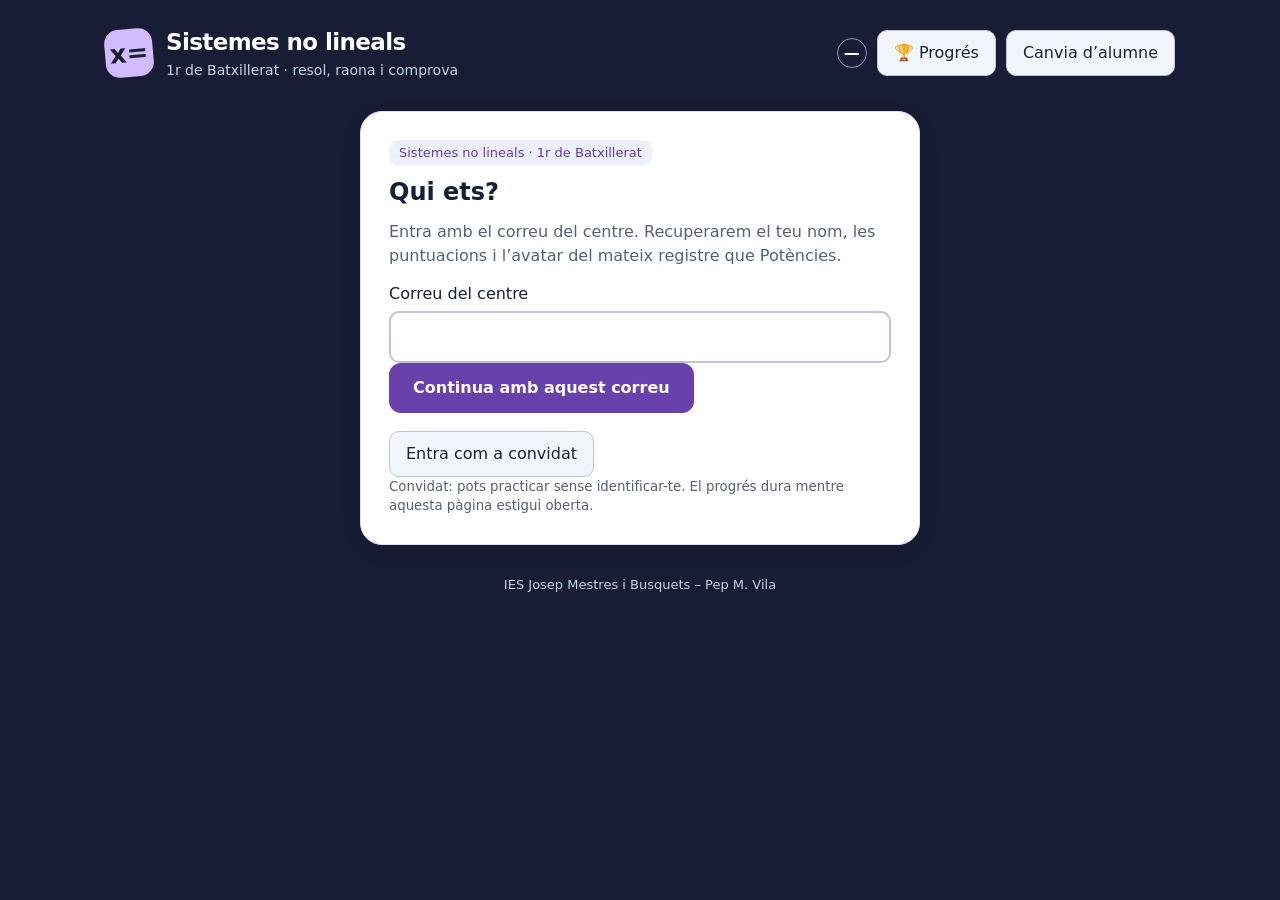
==== commit 1d9d8235: "Add files via upload" ====
--- a/index.html
+++ b/index.html
@@ -7,7 +7,7 @@
 :root{--bg:#181c34;--blue:#613ac1;--cyan:#d2bbff}main{max-width:1120px;margin:auto;padding:25px}header{display:flex;justify-content:space-between;align-items:center;gap:15px;color:white;margin-bottom:25px}.panel{background:white;border-radius:22px;padding:28px;margin:18px 0}.muted{color:#52617a}input,select{font:inherit;padding:12px;border:2px solid #bac5d9;border-radius:10px;max-width:100%;background:white;color:#142039}label{display:block;margin:14px 0 5px}button{border-radius:10px;padding:10px 16px;border:1px solid #bac5d9;background:#f3f5fc;color:#142039;min-height:44px}button:hover{border-color:#613ac1}button.selected{background:#eaddff;border:2px solid #613ac1}.rows{display:flex;gap:10px;align-items:center;flex-wrap:wrap}.grid .category{min-height:240px;cursor:default}.levels{display:flex;gap:5px;flex-wrap:wrap}.levels button{font-size:13px;padding:8px}.original{border-bottom:1px solid #dbe2ec;padding-bottom:15px;color:#52617a;overflow-x:auto}.equation{font-family:'Cambria Math',Cambria,serif;font-size:clamp(23px,4vw,36px);text-align:center;padding:25px 0;overflow-x:auto;line-height:2}.work input{width:100%}.work{max-width:650px}.feedback:empty{display:none}.logline{border-left:3px solid #d2bbff;padding:8px 15px;margin:7px 0;color:#52617a}.factor{display:inline-block;font-family:Cambria,serif;font-size:24px;padding:6px 12px;margin:4px}.crossed{text-decoration:line-through;text-decoration-color:#b32e39;opacity:.45}.term{background:#eef1ff;font-family:Cambria,serif;font-size:inherit;min-height:40px}.arrow{font-size:40px;background:#d2bbff;border:0;line-height:1;vertical-align:middle}.pulse{animation:pop .45s ease}.fly{animation:fly .55s ease}.avatars button{font-size:27px}.avatars button[disabled]{filter:grayscale(1);opacity:.4}dialog{border:0;border-radius:20px;padding:25px;width:min(850px,94vw);max-height:85vh;overflow:auto}dialog::backdrop{background:#080c24c9}table{border-collapse:collapse;width:100%}td,th{padding:9px;text-align:left;border-bottom:1px solid #dbe2ec}footer{text-align:center;color:#c5d4ed;font-size:13px;margin:30px}small{display:block}progress{width:100%;accent-color:#613ac1;height:13px}details{margin:15px 0}summary{cursor:pointer}h2{margin:10px 0}#notice{color:#ffe4aa}.tag{background:#edf0fa;color:#613ac1;padding:5px 10px;border-radius:9px;font-size:13px}.factor .inside{padding:0;border:0;background:transparent;color:inherit;font-family:inherit;font-size:inherit;min-height:0}.fraction{display:inline-flex;flex-direction:column;vertical-align:middle;text-align:center;line-height:1.3;margin:0 5px}.fraction>span:first-child{border-bottom:1.5px solid;padding-bottom:4px}.fraction>span:last-child{padding-top:4px}.keyboard button{padding:5px 12px}.keyboard{margin:12px 0}@keyframes pop{50%{transform:scale(1.025);background:#dff8e9}}@keyframes fly{0%{transform:translateY(0);opacity:.3}50%{transform:translateY(-18px);color:#613ac1}100%{transform:translateY(0);opacity:1}}@media(max-width:600px){main{padding:14px}.panel{padding:18px}.grid{grid-template-columns:1fr}header{align-items:start}.hud{grid-template-columns:1fr 1fr}.category{display:flex!important}.card-top{width:100%}.levels button{font-size:14px}}@media(prefers-reduced-motion:reduce){*{animation:none!important;transition:none!important}}
 
 .player-avatar{width:44px;height:44px;min-width:44px;flex-shrink:0;padding:0;border-radius:50%;border:2px solid #d2bbff;background:#d2bbff;font-weight:800}.avatar-tile{display:block;width:78px;height:78px;flex-shrink:0;border:2px solid #d2bbff;background-color:#edf0fa;border-radius:16px;background-repeat:no-repeat;display:grid;place-items:center;font-weight:800;font-size:24px}.player-avatar.has-portrait{background-repeat:no-repeat}.historic-portrait{border:3px solid #c6a052!important}.avatar-grid{display:grid;grid-template-columns:repeat(auto-fill,minmax(110px,1fr));gap:10px;margin:15px 0}.avatar-choice{display:flex;flex-direction:column;align-items:center;gap:7px;text-align:center;padding:10px 5px;font-size:13px}.avatar-choice small{font-size:11px}.avatar-choice[aria-pressed="true"]{border:2px solid #613ac1;background:#eaddff}.is-locked{filter:grayscale(1);opacity:.5}#save-indicator{border:1px solid #9994bd;border-radius:50%;display:grid;place-items:center;width:30px;height:30px;font-weight:bold;flex-shrink:0}#save-indicator[data-state="saving"],#login-progress{animation:savepulse .9s ease-in-out infinite}#save-indicator[data-state="saved"]{background:#dff8e9;color:#087447}@keyframes savepulse{50%{opacity:.25}}@media(prefers-reduced-motion:reduce){#save-indicator,#login-progress{animation:none!important}}
-</style><link rel="stylesheet" href="quadern.css"><script src="vendor/mathlive.min.js"></script><script src="vendor/nerdamer.js"></script><main><header><div class="brand"><div class="mark">x=</div><div><strong>Sistemes no lineals</strong><small>1r de Batxillerat · resol, raona i comprova</small></div></div><div class="rows"><button id="player-avatar" class="player-avatar" hidden aria-label="Obre el perfil"></button><span id="who"></span><span id="save-indicator" data-state="pending" role="status" aria-live="polite">—</span><button id="trophies">🏆 Progrés</button><button id="change">Canvia d’alumne</button></div></header><div id="notice" role="status"></div><div id="app"></div><footer>IES Josep Mestres i Busquets – Pep M. Vila · <a href="docent.html">Preparació docent</a></footer></main><dialog id="modal"></dialog><script>
+</style><link rel="stylesheet" href="quadern.css?v=7"><script src="vendor/mathlive.min.js"></script><script src="vendor/nerdamer.js"></script><main><header><div class="brand"><div class="mark">x=</div><div><strong>Sistemes no lineals</strong><small>1r de Batxillerat · resol, raona i comprova</small></div></div><div class="rows"><button id="player-avatar" class="player-avatar" hidden aria-label="Obre el perfil"></button><span id="who"></span><span id="save-indicator" data-state="pending" role="status" aria-live="polite">—</span><button id="trophies">🏆 Progrés</button><button id="change">Canvia d’alumne</button></div></header><div id="notice" role="status"></div><div id="app"></div><footer>IES Josep Mestres i Busquets – Pep M. Vila</footer></main><dialog id="modal"></dialog><script>
 'use strict';
 const rand=(a,b)=>Math.floor(Math.random()*(b-a+1))+a;
 const pick=a=>a[rand(0,a.length-1)];
@@ -152,7 +152,7 @@
 // Identificació i protocol compartits amb Potències: Alumnes, Perfils, revisions i Moviments.
 const GAME_ID='sistemes-no-lineals-1batx';
 let revision='',busy=false,pending=null,profileSaving=false,sessionRecord={scores:{},avatar:null};
-const SYNC_URL='https://script.google.com/macros/s/AKfycbzIndtpmH62DE9PRB0UnNBFG3AI2TVaQX_lUdb1Iy_epanqlfuXiFW3Btuyd4Z9rt9G/exec';
+const SYNC_URL='https://script.google.com/macros/s/AKfycbw0YIMta1Ph8xaw1nyUU807-hjqO44kTBBB5CgMlCy77UkX3g-qLvHs4CJvb71SBcU/exec';
 const scoreIds=()=>TYPES.flatMap(t=>[0,1,2].map(l=>t[0]+'-'+l));
 function cleanScores(scores){if(!scores||typeof scores!=='object'||Array.isArray(scores))throw Error('El servidor no ha retornat puntuacions vàlides.');return Object.fromEntries(scoreIds().map(k=>{if(!Object.prototype.hasOwnProperty.call(scores,k))throw Error('Falta una categoria al servidor. Revisa el registre d’Sistemes no lineals a JOCS.');let n=scores[k];if(!Number.isSafeInteger(n)||n<0||n>1000000)throw Error('Puntuació no vàlida rebuda del servidor.');return [k,n]}))}
 function rpc(payload){return new Promise((resolve,reject)=>{const requestId=uid(),frame=document.createElement('iframe'),form=document.createElement('form');let finished=false;frame.name='sync-'+requestId;frame.hidden=true;frame.title='Connexió amb el registre de jocs';document.body.appendChild(frame);let timer=setTimeout(()=>done(Error('Sense confirmació. Els canvis continuen pendents; es tornaran a enviar.')),30000);function done(error,data){if(finished)return;finished=true;clearTimeout(timer);window.removeEventListener('message',receive);frame.remove();error?reject(error):resolve(data)}function receive(e){let trusted=false;try{let u=new URL(e.origin);trusted=u.protocol==='https:'&&(u.hostname==='script.google.com'||u.hostname==='script.googleusercontent.com'||u.hostname.endsWith('.script.googleusercontent.com')||u.hostname.endsWith('-script.googleusercontent.com'))}catch{}if(!trusted||e.data?.requestId!==requestId)return;done(null,e.data)}window.addEventListener('message',receive);form.method='POST';form.action=SYNC_URL;form.target=frame.name;form.hidden=true;let input=document.createElement('input');input.name='payload';input.value=JSON.stringify({...payload,game:GAME_ID,requestId});form.appendChild(input);document.body.appendChild(form);try{form.submit()}catch(e){done(e)}finally{form.remove()}})}
@@ -172,4 +172,4 @@
 function renderProfile(){if(!profile)return;paintAvatar();let i=currentAvatar(),points=avatarPoints(rec().scores);openModal(`<div class="rows"><span id="profile-large" class="avatar-tile" style="${i===null?'':portraitStyle(i)}">${i===null?esc(initials()):''}</span><div><h2>${esc(profile.name)}</h2><p>${i===null?'Les teves inicials':esc(avatarInfo(i).name)}</p><small>${i===null?'Tria un avatar de la col·lecció.':esc(avatarInfo(i).description)}</small></div></div><p>${profile.guest?'Convidat: avatar històric aleatori.':points+' / 2400 punts · cada categoria aporta com a màxim 100 punts. Tots els estils als 1200 punts; després, els històrics.'}</p><div id="avatar-grid" class="avatar-grid">${profile.guest?'':`<button data-avatar="initials" class="avatar-choice"><span class="avatar-tile">${esc(initials())}</span><span>Inicials</span></button>`+Array.from({length:41},(_,j)=>{let info=avatarInfo(j),threshold=avatarThreshold(j,profile.email,GAME_ID,24),locked=points<threshold;return `<button data-avatar="${j}" class="avatar-choice ${locked?'is-locked':''}" ${locked?'disabled':''} aria-pressed="${i===j}"><span class="avatar-tile ${j>=25?'historic-portrait':''}" style="${portraitStyle(j)}"></span><span>${esc(info.name)}</span><small>${locked?threshold+' punts':esc(info.description)}</small></button>`}).join('')}</div><p id="profile-feedback" role="status"></p>`);$('avatar-grid').onclick=async e=>{let b=e.target.closest('[data-avatar]');if(!b||b.disabled||profile.guest||profileSaving||busy)return;let value=b.dataset.avatar==='initials'?null:+b.dataset.avatar,email=profile.email;if(value!==null&&points<avatarThreshold(value,email,GAME_ID,24))return;if(pending){await flushRemote();if(pending)return}profileSaving=true;$('profile-feedback').textContent='Desant l’avatar…';try{let r=await rpc({action:'avatar',email,avatar:value});if(!r.ok)throw Error(r.error);if(profile?.email===email){rec().avatar=r.avatar;paintAvatar();renderProfile();$('profile-feedback').textContent='Avatar desat.'}}catch(e){if($('profile-feedback'))$('profile-feedback').textContent=e.message}finally{profileSaving=false}}}
 window.addEventListener('online',flushRemote);setInterval(flushRemote,15000);document.addEventListener('visibilitychange',()=>{if(document.visibilityState==='visible')flushRemote()});$('trophies').onclick=progress;$('change').onclick=()=>{if(busy||profileSaving){status('Espera que acabi el desament.');return}$('modal').close();identity()};$('player-avatar').onclick=renderProfile;identity();
 
-</script><script src="quadern.js"></script><script src="banc.js"></script></html>+</script><script src="quadern.js?v=7"></script><script src="banc.js?v=4"></script><script src="exemples.js?v=4"></script><script src="curriculum.js?v=5"></script><script src="plantilles.js?v=6"></script><script src="generador.js?v=6"></script></html>
--- a/quadern.css
+++ b/quadern.css
@@ -5,3 +5,15 @@
 math-field::part(menu-toggle){display:none!important}
 
 .nvar{white-space:nowrap;font:24px Cambria,serif}.naddsolution{font-size:26px;width:48px;height:48px;margin-top:10px;color:#6941ad;background:#eee6f8;border:1px dashed #9876c4}@media(max-width:480px){.npair{flex-wrap:wrap}.npair math-field{flex:1 1 60%;}.npair .nvar{min-width:38px}}
+/* Same solid background and white panels as Equacions V2. */
+body{background:#181c34;background-image:none;color:#142039}header{color:#fff}header small{color:#c5c9e5}#notice{color:#ffe4aa}.nhero{color:#fff}.nhero p{color:#ccd0e7}.nlabel{color:#d2bbff}.panel .nlabel{color:#7652b2}.nphase span{background:#ece9f4;color:#51476b}.nphase .on{background:#d2bbff;color:#30204e}footer{color:#c5d4ed}footer a{color:#d2bbff}.nexampletabs{display:flex;gap:8px;flex-wrap:wrap;margin-bottom:20px}.nexample h2{margin-top:14px}.nexample>.nbrace{max-width:620px;margin:15px 0}.nworked{padding-left:25px}.nworked li{padding:12px 5px;border-bottom:1px solid #eee8f5}.nworked math-field{margin-top:8px;font-size:25px}.nexampleanswers{display:flex;gap:28px;flex-wrap:wrap}.nexampleanswers .nbrace:before{font-size:65px}.nexampleanswers math-field{font-size:23px}.nside .nfeedback{font-size:14px}.ncontrols{margin-top:0}
+
+.nhero{align-items:center}.nhero>button{flex-shrink:0}.nhero .ncontrols{align-items:center}
+#app>.ntop{color:white}.nside math-field{font-size:18px}.nside .nbrace{gap:6px}.nside .nbrace:before{font-size:75px}
+
+/* Original systems use the available width instead of a narrow sidebar. */
+.nlayout{grid-template-columns:minmax(0,1fr)}.nside{position:static;min-width:0}.nside>.nbrace{max-width:100%}.nfields{overflow:visible;min-width:0}.nstep .nexpr{min-width:0;overflow:visible}
+.nread-equation{position:relative;min-width:0;width:100%;max-width:100%;font-size:24px;line-height:1.6;overflow:hidden}.nread-equation math-field,.nside .nread-equation math-field{display:block;width:max-content;min-width:0;max-width:none;margin:0;font-size:inherit;white-space:nowrap;transform-origin:top left;overflow:visible}.nfields>.nread-equation{margin:8px 0}.nside .nbrace:before{font-size:88px}.nside .ncontrols{margin-top:12px}.nside .nsummary{margin-top:8px}
+@media(max-width:600px){.nread-equation{font-size:21px}.nside .nbrace{gap:7px}.nside .nbrace:before{font-size:76px}.nside .ncontrols{gap:6px}}
+
+.nfeedback.uncertain{background:#fff7de;color:#725017;border:1px solid #e9ce83}
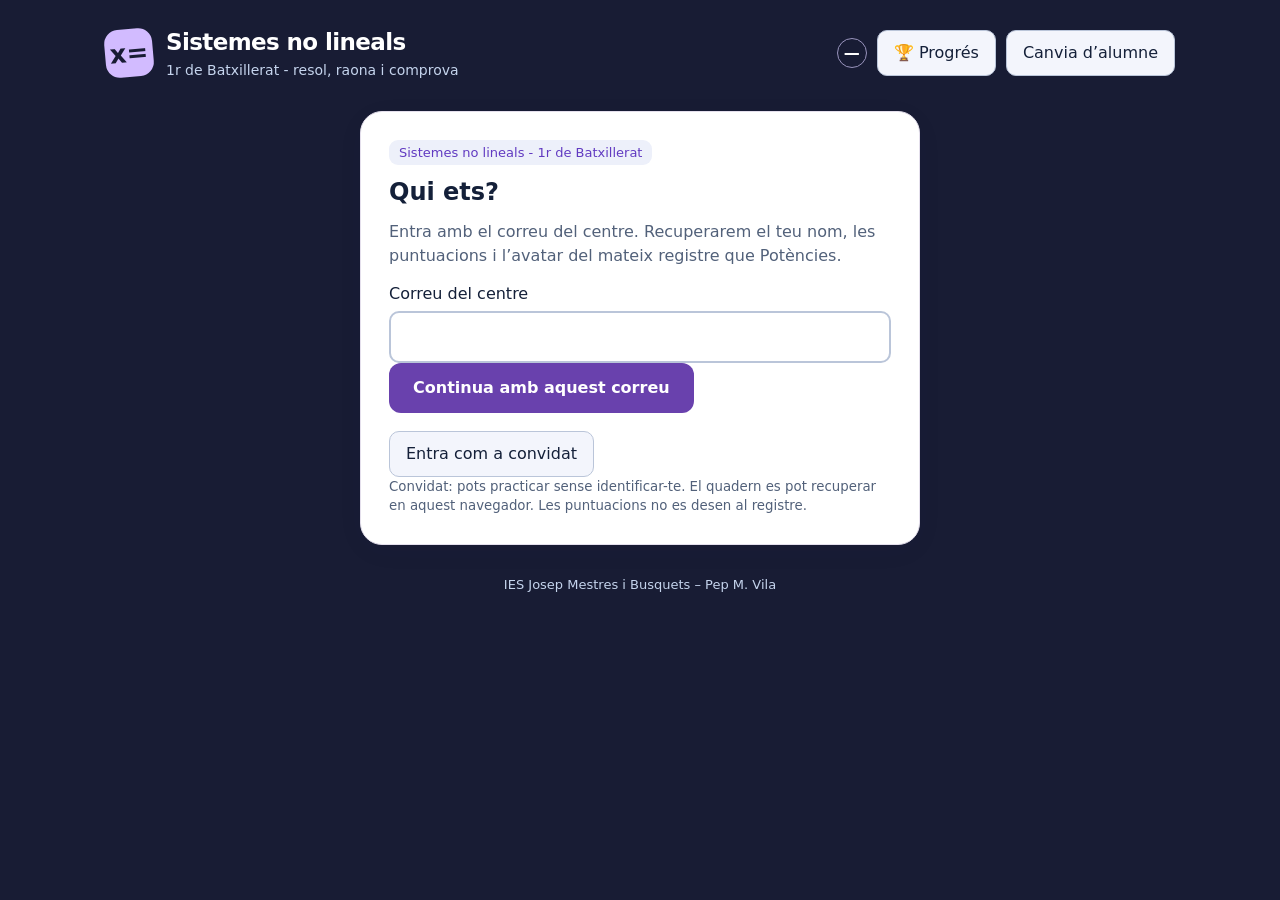
==== commit 181d0f76: "Add files via upload" ====
--- a/index.html
+++ b/index.html
@@ -7,7 +7,7 @@
 :root{--bg:#181c34;--blue:#613ac1;--cyan:#d2bbff}main{max-width:1120px;margin:auto;padding:25px}header{display:flex;justify-content:space-between;align-items:center;gap:15px;color:white;margin-bottom:25px}.panel{background:white;border-radius:22px;padding:28px;margin:18px 0}.muted{color:#52617a}input,select{font:inherit;padding:12px;border:2px solid #bac5d9;border-radius:10px;max-width:100%;background:white;color:#142039}label{display:block;margin:14px 0 5px}button{border-radius:10px;padding:10px 16px;border:1px solid #bac5d9;background:#f3f5fc;color:#142039;min-height:44px}button:hover{border-color:#613ac1}button.selected{background:#eaddff;border:2px solid #613ac1}.rows{display:flex;gap:10px;align-items:center;flex-wrap:wrap}.grid .category{min-height:240px;cursor:default}.levels{display:flex;gap:5px;flex-wrap:wrap}.levels button{font-size:13px;padding:8px}.original{border-bottom:1px solid #dbe2ec;padding-bottom:15px;color:#52617a;overflow-x:auto}.equation{font-family:'Cambria Math',Cambria,serif;font-size:clamp(23px,4vw,36px);text-align:center;padding:25px 0;overflow-x:auto;line-height:2}.work input{width:100%}.work{max-width:650px}.feedback:empty{display:none}.logline{border-left:3px solid #d2bbff;padding:8px 15px;margin:7px 0;color:#52617a}.factor{display:inline-block;font-family:Cambria,serif;font-size:24px;padding:6px 12px;margin:4px}.crossed{text-decoration:line-through;text-decoration-color:#b32e39;opacity:.45}.term{background:#eef1ff;font-family:Cambria,serif;font-size:inherit;min-height:40px}.arrow{font-size:40px;background:#d2bbff;border:0;line-height:1;vertical-align:middle}.pulse{animation:pop .45s ease}.fly{animation:fly .55s ease}.avatars button{font-size:27px}.avatars button[disabled]{filter:grayscale(1);opacity:.4}dialog{border:0;border-radius:20px;padding:25px;width:min(850px,94vw);max-height:85vh;overflow:auto}dialog::backdrop{background:#080c24c9}table{border-collapse:collapse;width:100%}td,th{padding:9px;text-align:left;border-bottom:1px solid #dbe2ec}footer{text-align:center;color:#c5d4ed;font-size:13px;margin:30px}small{display:block}progress{width:100%;accent-color:#613ac1;height:13px}details{margin:15px 0}summary{cursor:pointer}h2{margin:10px 0}#notice{color:#ffe4aa}.tag{background:#edf0fa;color:#613ac1;padding:5px 10px;border-radius:9px;font-size:13px}.factor .inside{padding:0;border:0;background:transparent;color:inherit;font-family:inherit;font-size:inherit;min-height:0}.fraction{display:inline-flex;flex-direction:column;vertical-align:middle;text-align:center;line-height:1.3;margin:0 5px}.fraction>span:first-child{border-bottom:1.5px solid;padding-bottom:4px}.fraction>span:last-child{padding-top:4px}.keyboard button{padding:5px 12px}.keyboard{margin:12px 0}@keyframes pop{50%{transform:scale(1.025);background:#dff8e9}}@keyframes fly{0%{transform:translateY(0);opacity:.3}50%{transform:translateY(-18px);color:#613ac1}100%{transform:translateY(0);opacity:1}}@media(max-width:600px){main{padding:14px}.panel{padding:18px}.grid{grid-template-columns:1fr}header{align-items:start}.hud{grid-template-columns:1fr 1fr}.category{display:flex!important}.card-top{width:100%}.levels button{font-size:14px}}@media(prefers-reduced-motion:reduce){*{animation:none!important;transition:none!important}}
 
 .player-avatar{width:44px;height:44px;min-width:44px;flex-shrink:0;padding:0;border-radius:50%;border:2px solid #d2bbff;background:#d2bbff;font-weight:800}.avatar-tile{display:block;width:78px;height:78px;flex-shrink:0;border:2px solid #d2bbff;background-color:#edf0fa;border-radius:16px;background-repeat:no-repeat;display:grid;place-items:center;font-weight:800;font-size:24px}.player-avatar.has-portrait{background-repeat:no-repeat}.historic-portrait{border:3px solid #c6a052!important}.avatar-grid{display:grid;grid-template-columns:repeat(auto-fill,minmax(110px,1fr));gap:10px;margin:15px 0}.avatar-choice{display:flex;flex-direction:column;align-items:center;gap:7px;text-align:center;padding:10px 5px;font-size:13px}.avatar-choice small{font-size:11px}.avatar-choice[aria-pressed="true"]{border:2px solid #613ac1;background:#eaddff}.is-locked{filter:grayscale(1);opacity:.5}#save-indicator{border:1px solid #9994bd;border-radius:50%;display:grid;place-items:center;width:30px;height:30px;font-weight:bold;flex-shrink:0}#save-indicator[data-state="saving"],#login-progress{animation:savepulse .9s ease-in-out infinite}#save-indicator[data-state="saved"]{background:#dff8e9;color:#087447}@keyframes savepulse{50%{opacity:.25}}@media(prefers-reduced-motion:reduce){#save-indicator,#login-progress{animation:none!important}}
-</style><link rel="stylesheet" href="quadern.css?v=7"><script src="vendor/mathlive.min.js"></script><script src="vendor/nerdamer.js"></script><main><header><div class="brand"><div class="mark">x=</div><div><strong>Sistemes no lineals</strong><small>1r de Batxillerat · resol, raona i comprova</small></div></div><div class="rows"><button id="player-avatar" class="player-avatar" hidden aria-label="Obre el perfil"></button><span id="who"></span><span id="save-indicator" data-state="pending" role="status" aria-live="polite">—</span><button id="trophies">🏆 Progrés</button><button id="change">Canvia d’alumne</button></div></header><div id="notice" role="status"></div><div id="app"></div><footer>IES Josep Mestres i Busquets – Pep M. Vila</footer></main><dialog id="modal"></dialog><script>
+</style><link rel="stylesheet" href="quadern.css?v=8"><script src="vendor/mathlive.min.js"></script><script src="vendor/nerdamer.js"></script><main><header><div class="brand"><div class="mark">x=</div><div><strong>Sistemes no lineals</strong><small>1r de Batxillerat - resol, raona i comprova</small></div></div><div class="rows"><button id="player-avatar" class="player-avatar" hidden aria-label="Obre el perfil"></button><span id="who"></span><span id="save-indicator" data-state="pending" role="status" aria-live="polite">—</span><button id="trophies">🏆 Progrés</button><button id="change">Canvia d’alumne</button></div></header><div id="notice" role="status"></div><div id="app"></div><footer>IES Josep Mestres i Busquets – Pep M. Vila</footer></main><dialog id="modal"></dialog><script>
 'use strict';
 const rand=(a,b)=>Math.floor(Math.random()*(b-a+1))+a;
 const pick=a=>a[rand(0,a.length-1)];
@@ -159,17 +159,17 @@
 function status(message){$('notice').textContent=message;if($('sync-state'))$('sync-state').textContent=message;let icon=$('save-indicator');if(icon){icon.dataset.state=busy?'saving':message==='Desat.'||message==='Puntuacions recuperades.'?'saved':profile?.guest?'guest':'pending';icon.textContent=busy?'◌':icon.dataset.state==='saved'?'✓':profile?.guest?'—':'!';icon.title=message;icon.setAttribute('aria-label',message)}}
 function pendingKey(email=profile?.email){return GAME_ID+'-pending:'+email}
 function persistPending(){if(profile&&!profile.guest)write(pendingKey(),pending)}
-function identity(){S=null;if(busy||profileSaving){status('Espera que acabi el desament.');return}profile=null;sessionRecord={scores:{},avatar:null};pending=null;revision='';$('who').textContent='';$('player-avatar').hidden=true;APP.innerHTML=`<section class="panel" style="max-width:560px;margin:30px auto"><span class="tag">Sistemes no lineals · 1r de Batxillerat</span><h2>Qui ets?</h2><p class="muted">Entra amb el correu del centre. Recuperarem el teu nom, les puntuacions i l’avatar del mateix registre que Potències.</p><form id="identity-form"><label for="email">Correu del centre</label><input id="email" type="email" maxlength="254" required autocomplete="email" autocapitalize="none" spellcheck="false" style="width:100%" value="${esc(read('sistemes-no-lineals-email',(()=>{try{return localStorage.getItem('potencies-email-v2')||''}catch{return ''}})()))}"><p id="identity-error" role="alert" class="muted"></p><button id="login" class="primary"><span id="login-label">Continua amb aquest correu</span></button><span id="login-progress" hidden role="status">◌ Recuperant puntuacions…</span></form><button id="guest" style="margin-top:18px">Entra com a convidat</button><small class="muted">Convidat: pots practicar sense identificar-te. El progrés dura mentre aquesta pàgina estigui oberta.</small></section>`;$('identity-form').onsubmit=e=>{e.preventDefault();enterPlayer()};$('guest').onclick=()=>{if(busy)return;let i=rand(0,HISTORICS.length-1);profile={guest:true,name:HISTORICS[i][0],email:'',firstName:HISTORICS[i][0],lastName:''};sessionRecord={scores:{},avatar:25+i};home();status('Convidat: no es desen puntuacions al registre.')}}
+function identity(){S=null;if(busy||profileSaving){status('Espera que acabi el desament.');return}profile=null;sessionRecord={scores:{},avatar:null};pending=null;revision='';$('who').textContent='';$('player-avatar').hidden=true;APP.innerHTML=`<section class="panel" style="max-width:560px;margin:30px auto"><span class="tag">Sistemes no lineals - 1r de Batxillerat</span><h2>Qui ets?</h2><p class="muted">Entra amb el correu del centre. Recuperarem el teu nom, les puntuacions i l’avatar del mateix registre que Potències.</p><form id="identity-form"><label for="email">Correu del centre</label><input id="email" type="email" maxlength="254" required autocomplete="email" autocapitalize="none" spellcheck="false" style="width:100%" value="${esc(read('sistemes-no-lineals-email',(()=>{try{return localStorage.getItem('potencies-email-v2')||''}catch{return ''}})()))}"><p id="identity-error" role="alert" class="muted"></p><button id="login" class="primary"><span id="login-label">Continua amb aquest correu</span></button><span id="login-progress" hidden role="status">◌ Recuperant puntuacions…</span></form><button id="guest" style="margin-top:18px">Entra com a convidat</button><small class="muted">Convidat: pots practicar sense identificar-te. El quadern es pot recuperar en aquest navegador. Les puntuacions no es desen al registre.</small></section>`;$('identity-form').onsubmit=e=>{e.preventDefault();enterPlayer()};$('guest').onclick=()=>{if(busy)return;let i=rand(0,HISTORICS.length-1);profile={guest:true,name:HISTORICS[i][0],email:'',firstName:HISTORICS[i][0],lastName:''};sessionRecord={scores:{},avatar:25+i};home();status('Convidat: no es desen puntuacions al registre.')}}
 function loginBusy(value){if(!$('login'))return;$('login').disabled=value;$('guest').disabled=value;$('email').readOnly=value;$('login-label').textContent=value?'Entrant…':'Continua amb aquest correu';$('login-progress').hidden=!value;$('login').setAttribute('aria-busy',String(value))}
 async function enterPlayer(){if(busy)return;let email=$('email').value.trim().toLowerCase();if(!$('email').checkValidity())return;busy=true;loginBusy(true);$('identity-error').textContent='';status('Recuperant puntuacions…');try{let r=await rpc({action:'load',email});if(!r.ok)throw Error(r.error||'No s’ha pogut validar el correu.');let scores=cleanScores(r.scores);if(typeof r.revision!=='string'||!r.revision)throw Error('El servidor no ha retornat la revisió de les puntuacions.');profile={email,name:r.name,firstName:r.firstName,lastName:r.lastName,guest:false};sessionRecord={scores,avatar:r.avatar??null};revision=r.revision;pending=read(pendingKey(),null);if(pending&&(pending.action!=='save'||pending.email!==email||pending.game!==GAME_ID))pending=null;write('sistemes-no-lineals-email',email);busy=false;home();status('Puntuacions recuperades.');if(pending)await flushRemote()}catch(e){if($('identity-error'))$('identity-error').textContent=String(e.message).includes('Joc desconegut')?'Aquest joc encara no està disponible al registre. Avisa el professor.':e.message;status('No s’ha completat la identificació.')}finally{busy=false;loginBusy(false)}}
 function queueRemote(){if(!profile||profile.guest)return;pending={id:uid(),action:'save',email:profile.email,game:GAME_ID,revision:pending?.revision||revision,scores:{...rec().scores}};persistPending();flushRemote()}
 async function flushRemote(){if(busy||profileSaving||!profile||profile.guest||!pending||!navigator.onLine)return;busy=true;const sent=pending,email=profile.email;status('Desant…');let failed=false;try{let r=await rpc(sent);if(!r.ok)throw Error(r.error||'No s’ha pogut desar.');let serverScores=cleanScores(r.scores);if(typeof r.revision!=='string'||!r.revision)throw Error('No s’ha rebut la revisió del desament.');if(profile?.email!==email)return;revision=r.revision;if(r.conflict){sessionRecord.scores=serverScores;pending=null;S=null;home();status('El professor ha modificat el full. Hem recuperat les puntuacions actuals; torna a començar la partida.')}else if(pending?.id===sent.id){sessionRecord.scores=serverScores;pending=null;status('Desat.')}else if(pending){pending.revision=revision;status('Desant…')}persistPending();paintAvatar();if(!S&&APP.querySelector('[data-start]'))home();}catch(e){failed=true;status(e.message)}finally{busy=false;let icon=$('save-indicator');if(icon&&icon.dataset.state==='saving'){icon.dataset.state=failed?'pending':'saved';icon.textContent=failed?'!':'✓'}}if(pending&&pending.id!==sent.id)setTimeout(flushRemote,500)}
 async function restoreRemote(){if(!profile||profile.guest||busy||profileSaving)return;if(pending){await flushRemote();if(pending||!profile)return}busy=true;const email=profile.email;status('Recuperant puntuacions…');try{let r=await rpc({action:'load',email});if(!r.ok)throw Error(r.error);if(profile?.email!==email)return;sessionRecord.scores=cleanScores(r.scores);sessionRecord.avatar=r.avatar??null;revision=r.revision;S=null;home();status('Puntuacions recuperades.')}catch(e){status(e.message)}finally{busy=false;paintAvatar()}}
-function progress(){if(!profile)return;let html=`<p>${esc(profile.name)} · mitjana amb topall 100: <strong>${mean().toFixed(1)}</strong></p><table><thead><tr><th>Tipus</th>${LEVELS.map(l=>'<th>'+l+'</th>').join('')}</tr></thead><tbody>${NGROUPS.map(t=>'<tr><th>'+t[1]+'</th>'+[0,1,2].map(l=>{let n=t[2].reduce((sum,id)=>sum+(rec().scores[id+'-'+l]||0),0);return '<td>'+n+(n>=100?' 🏆':'')+'</td>'}).join('')+'</tr>').join('')}</tbody></table><p id="sync-state">${esc($('notice').textContent)}</p><button id="sync-now">Reintenta el desament</button><button id="reload-records">Recupera del servidor</button><button id="profile-open">El meu avatar</button><p class="muted">${profile.guest?'Mode convidat: el progrés no es desa.':'Les puntuacions es recuperen amb el mateix correu en qualsevol Chromebook. Les modificacions del professor tenen prioritat.'}</p>`;openModal(html);$('sync-now').onclick=flushRemote;$('reload-records').onclick=restoreRemote;$('profile-open').onclick=renderProfile;flushRemote()}
+function progress(){if(!profile)return;let html=`<p>${esc(profile.name)} - mitjana amb topall 100: <strong>${mean().toFixed(1)}</strong></p><table><thead><tr><th>Tipus</th>${LEVELS.map(l=>'<th>'+l+'</th>').join('')}</tr></thead><tbody>${NGROUPS.map(t=>'<tr><th>'+t[1]+'</th>'+[0,1,2].map(l=>{let n=t[2].reduce((sum,id)=>sum+(rec().scores[id+'-'+l]||0),0);return '<td>'+n+(n>=100?' 🏆':'')+'</td>'}).join('')+'</tr>').join('')}</tbody></table><p id="sync-state">${esc($('notice').textContent)}</p><button id="sync-now">Reintenta el desament</button><button id="reload-records">Recupera del servidor</button><button id="profile-open">El meu avatar</button><p class="muted">${profile.guest?'Mode convidat: el progrés no es desa.':'Les puntuacions es recuperen amb el mateix correu en qualsevol Chromebook. Les modificacions del professor tenen prioritat.'}</p>`;openModal(html);$('sync-now').onclick=flushRemote;$('reload-records').onclick=restoreRemote;$('profile-open').onclick=renderProfile;flushRemote()}
 function initials(){let words=profile.name.trim().split(/\s+/u);return ((Array.from(profile.firstName||words[0]||'')[0]||'')+(Array.from(profile.lastName||words[1]||'')[0]||'')).toLocaleUpperCase('ca')}
 function currentAvatar(){let i=rec().avatar;return Number.isInteger(i)&&i>=0&&i<41&&(profile.guest||avatarPoints(rec().scores)>=avatarThreshold(i,profile.email,GAME_ID,24))?i:null}
 function paintAvatar(){if(!profile)return;let i=currentAvatar(),el=$('player-avatar');el.hidden=false;setAvatarImage(el,i);el.textContent=i===null?initials():'';el.title='Obre el perfil de '+profile.name;el.setAttribute('aria-label',el.title);$('who').textContent=profile.name}
 function renderProfile(){if(!profile)return;paintAvatar();let i=currentAvatar(),points=avatarPoints(rec().scores);openModal(`<div class="rows"><span id="profile-large" class="avatar-tile" style="${i===null?'':portraitStyle(i)}">${i===null?esc(initials()):''}</span><div><h2>${esc(profile.name)}</h2><p>${i===null?'Les teves inicials':esc(avatarInfo(i).name)}</p><small>${i===null?'Tria un avatar de la col·lecció.':esc(avatarInfo(i).description)}</small></div></div><p>${profile.guest?'Convidat: avatar històric aleatori.':points+' / 2400 punts · cada categoria aporta com a màxim 100 punts. Tots els estils als 1200 punts; després, els històrics.'}</p><div id="avatar-grid" class="avatar-grid">${profile.guest?'':`<button data-avatar="initials" class="avatar-choice"><span class="avatar-tile">${esc(initials())}</span><span>Inicials</span></button>`+Array.from({length:41},(_,j)=>{let info=avatarInfo(j),threshold=avatarThreshold(j,profile.email,GAME_ID,24),locked=points<threshold;return `<button data-avatar="${j}" class="avatar-choice ${locked?'is-locked':''}" ${locked?'disabled':''} aria-pressed="${i===j}"><span class="avatar-tile ${j>=25?'historic-portrait':''}" style="${portraitStyle(j)}"></span><span>${esc(info.name)}</span><small>${locked?threshold+' punts':esc(info.description)}</small></button>`}).join('')}</div><p id="profile-feedback" role="status"></p>`);$('avatar-grid').onclick=async e=>{let b=e.target.closest('[data-avatar]');if(!b||b.disabled||profile.guest||profileSaving||busy)return;let value=b.dataset.avatar==='initials'?null:+b.dataset.avatar,email=profile.email;if(value!==null&&points<avatarThreshold(value,email,GAME_ID,24))return;if(pending){await flushRemote();if(pending)return}profileSaving=true;$('profile-feedback').textContent='Desant l’avatar…';try{let r=await rpc({action:'avatar',email,avatar:value});if(!r.ok)throw Error(r.error);if(profile?.email===email){rec().avatar=r.avatar;paintAvatar();renderProfile();$('profile-feedback').textContent='Avatar desat.'}}catch(e){if($('profile-feedback'))$('profile-feedback').textContent=e.message}finally{profileSaving=false}}}
 window.addEventListener('online',flushRemote);setInterval(flushRemote,15000);document.addEventListener('visibilitychange',()=>{if(document.visibilityState==='visible')flushRemote()});$('trophies').onclick=progress;$('change').onclick=()=>{if(busy||profileSaving){status('Espera que acabi el desament.');return}$('modal').close();identity()};$('player-avatar').onclick=renderProfile;identity();
 
-</script><script src="quadern.js?v=7"></script><script src="banc.js?v=4"></script><script src="exemples.js?v=4"></script><script src="curriculum.js?v=5"></script><script src="plantilles.js?v=6"></script><script src="generador.js?v=6"></script></html>+</script><script src="quadern.js?v=8"></script><script src="banc.js?v=4"></script><script src="exemples.js?v=4"></script><script src="curriculum.js?v=8"></script><script src="plantilles.js?v=6"></script><script src="generador.js?v=6"></script><script src="agil.js?v=2"></script></html>
--- a/quadern.css
+++ b/quadern.css
@@ -17,3 +17,5 @@
 @media(max-width:600px){.nread-equation{font-size:21px}.nside .nbrace{gap:7px}.nside .nbrace:before{font-size:76px}.nside .ncontrols{gap:6px}}
 
 .nfeedback.uncertain{background:#fff7de;color:#725017;border:1px solid #e9ce83}
+
+.nresume{display:flex;align-items:center;justify-content:space-between;gap:16px;margin-bottom:20px}.nquiet{margin-top:16px}.nquiet button{font-size:12px}.nhint-neutral{background:#f4efff;color:#33215c;border:1px solid #d8c8ee}.nhint-neutral p{margin:10px 0}#nreportbox{margin-top:16px;padding:16px;background:#f5f3fa;border-radius:12px}#nreportbox textarea{width:100%;box-sizing:border-box;font:12px monospace;margin-bottom:10px}#ntraining,#ntarget,#nreference{width:100%;max-width:560px;margin:8px 0 18px;padding:12px;border:1px solid #bec5df;border-radius:10px;background:white;color:#18213d}.nmixlabel{display:block;margin:16px 0}#ntargetsettings{margin:12px 0}#nnone{margin-left:0}@media(max-width:600px){.nresume{align-items:stretch;flex-direction:column}.ntop{flex-wrap:wrap}}
